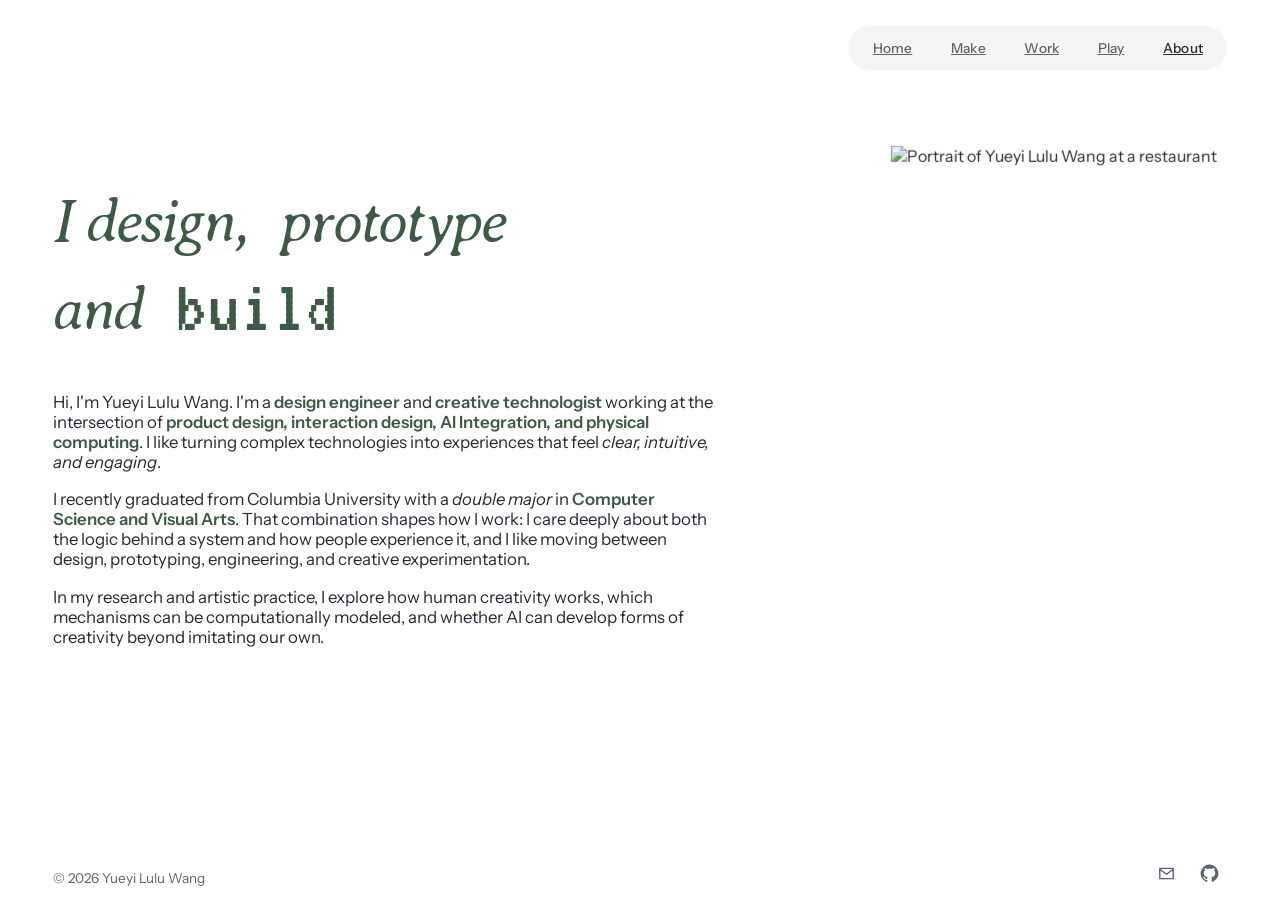
==== about.html @ c94c69d9 "Preview Make-first navigation order" ====
<!DOCTYPE html>
<html lang="en">
<head>
  <meta charset="UTF-8">
  <meta name="viewport" content="width=device-width, initial-scale=1.0">
  <title>About — Yueyi Lulu Wang</title>
  <meta name="description" content="About Yueyi Lulu Wang, an engineer and designer.">

  <link rel="preconnect" href="https://fonts.googleapis.com">
  <link rel="preconnect" href="https://fonts.gstatic.com" crossorigin>
  <link href="https://fonts.googleapis.com/css2?family=Averia+Serif+Libre:ital,wght@1,300&family=Instrument+Sans:ital,wght@0,400..700;1,400..700&family=Source+Code+Pro:wght@400;500;600&family=VT323&display=swap" rel="stylesheet">

  <link rel="stylesheet" href="css/reset.css">
  <link rel="stylesheet" href="css/style.css?v=about-paper-cutout-11">
</head>
<body class="minimal-page">

  <header class="site-header">
    <div class="header-inner">
      <nav class="segmented-control" aria-label="Primary">
        <span class="segmented-control__pill" aria-hidden="true"></span>
        <a href="index.html" class="segmented-control__item">Home</a>
        <a href="make.html" class="segmented-control__item">Make</a>
        <a href="work.html" class="segmented-control__item">Work</a>
        <a href="play.html" class="segmented-control__item">Play</a>
        <a href="about.html" class="segmented-control__item is-active">About</a>
      </nav>
    </div>
  </header>

  <main>
    <section class="about-body about-body--minimal">
      <div class="about-content-grid">
        <div class="about-copy-column">
          <h1 class="about-headline" aria-label="I design, prototype and build">
            <span class="reveal-word about-headline__serif">I design,</span>&nbsp;<span class="reveal-word about-headline__serif">prototype</span><br>
            <span class="reveal-word"><span class="about-headline__serif">and</span> <span class="about-headline__pixel">build</span></span>
          </h1>
          <div class="about-bio">
            <p>
              Hi, I'm Yueyi Lulu Wang. I'm a <span class="about-bio__accent">design engineer</span> and <span class="about-bio__accent">creative technologist</span> working at the intersection of <span class="about-bio__accent">product design, interaction design, AI Integration, and physical computing</span>. I like turning complex technologies into experiences that feel <em>clear, intuitive, and engaging</em>.
            </p>
            <p>
              I recently graduated from Columbia University with a <em>double major</em> in <span class="about-bio__accent">Computer Science and Visual Arts</span>. That combination shapes how I work: I care deeply about both the logic behind a system and how people experience it, and I like moving between design, prototyping, engineering, and creative experimentation.
            </p>
            <p>
              In my research and artistic practice, I explore how human creativity works, which mechanisms can be computationally modeled, and whether AI can develop forms of creativity beyond imitating our own.
            </p>
          </div>
        </div>

        <figure class="about-portrait" tabindex="0">
          <div class="about-portrait__card">
            <div class="about-portrait__face about-portrait__face--front">
              <img class="about-portrait__image about-portrait__image--primary" src="assets/images/about/portrait.JPG" alt="Portrait of Yueyi Lulu Wang at a restaurant">
            </div>
            <div class="about-portrait__face about-portrait__face--back">
              <img class="about-portrait__image about-portrait__image--secondary" src="assets/images/about/skydive.JPG" alt="Yueyi Lulu Wang preparing to skydive">
              <span class="about-portrait__paper-hole" aria-hidden="true">
                <svg viewBox="0 0 100 160" focusable="false">
                  <circle cx="50" cy="22" r="20"></circle>
                  <path d="M44 40c3-2 9-2 12 0l1.5 5 14 9c3 2 4 5 2 8-2 3-5 4-8 2l-8-5v10l5 17c1 4-1 7-4 8-4 1-7-1-8-5L50 82l-1.5 7c-1 4-4 6-8 5-3-1-5-4-4-8l5-17V59l-8 5c-3 2-6 1-8-2-2-3-1-6 2-8l14-9 1.5-5Z"></path>
                </svg>
              </span>
              <span class="about-portrait__paper-person" aria-hidden="true">
                <svg viewBox="0 0 100 160" focusable="false">
                  <defs>
                    <clipPath id="about-paper-person-clip">
                      <circle cx="50" cy="22" r="20"></circle>
                      <path d="M44 40c3-2 9-2 12 0l1.5 5 14 9c3 2 4 5 2 8-2 3-5 4-8 2l-8-5v10l5 17c1 4-1 7-4 8-4 1-7-1-8-5L50 82l-1.5 7c-1 4-4 6-8 5-3-1-5-4-4-8l5-17V59l-8 5c-3 2-6 1-8-2-2-3-1-6 2-8l14-9 1.5-5Z"></path>
                    </clipPath>
                    <linearGradient id="about-paper-curl" x1="0" y1="0" x2="1" y2="0">
                      <stop offset="0.68" stop-color="#fff" stop-opacity="0"></stop>
                      <stop offset="0.86" stop-color="#fff" stop-opacity="0.18"></stop>
                      <stop offset="1" stop-color="#15232b" stop-opacity="0.22"></stop>
                    </linearGradient>
                  </defs>
                  <g clip-path="url(#about-paper-person-clip)">
                    <image href="assets/images/about/skydive.JPG" x="-241.1" y="-32.9" width="357.2" height="535.8" preserveAspectRatio="none"></image>
                    <rect class="about-portrait__paper-curl" x="0" y="0" width="100" height="160" fill="url(#about-paper-curl)"></rect>
                  </g>
                </svg>
              </span>
              <span class="about-portrait__label">I also love a little weightlessness—skydiving, bungee jumping, and anything up in the air.</span>
            </div>
          </div>
        </figure>
      </div>
    </section>
  </main>

  <footer class="site-footer">
    <div class="footer-inner">
      <span>© 2026 Yueyi Lulu Wang</span>
      <div class="footer-links">
        <a href="mailto:lulu.yueyi.wang@gmail.com">Email</a>
        <a href="https://github.com/luluwangyy" target="_blank" rel="noopener">GitHub</a>
      </div>
    </div>
  </footer>

  <script src="js/main.js?v=about-sound-canvas-2"></script>
</body>
</html>
---- css/style.css ----
/* ============================================
   Tokens
   ============================================ */
:root {
  --color-bg: #ffffff;
  --color-bg-alt: #f4f4f2;
  --color-text: #232a35;
  --color-text-muted: #5b6472;
  --color-border: rgba(35, 42, 53, 0.14);
  --color-emphasis: #3d5a45; /* low-saturation dark green, for highlighted lines */
  --color-2: #9df2e6;
  --color-3: #9dd3f2;

  --font-display: "Instrument Sans", "Helvetica Neue", Helvetica, Arial, sans-serif;
  --font-body: "Instrument Sans", "Helvetica Neue", Helvetica, Arial, sans-serif;
  --font-serif-highlight: "Averia Serif Libre", Georgia, "Times New Roman", serif;

  --ease: cubic-bezier(0.16, 1, 0.3, 1);
  --gutter: clamp(1.25rem, 3.5vw, 3rem);
  --content-max: 1180px;
  --radius: 8px;
  --project-cover-radius: 0;
}

/* Native cross-fade between pages (Chrome/Edge; no-op elsewhere) */
@view-transition {
  navigation: auto;
}

/* ============================================
   Base
   ============================================ */
html {
  scroll-behavior: smooth;
  scroll-padding-top: 5.5rem;
}

body {
  position: relative;
  color: var(--color-text);
  font-family: var(--font-body);
  font-size: 16px;
  background: #ffffff;
}

h1, h2, h3 {
  font-family: var(--font-display);
  font-weight: 700;
  letter-spacing: -0.02em;
  line-height: 1.1;
}

p {
  color: var(--color-text-muted);
}

.wrap {
  max-width: var(--content-max);
  margin-inline: auto;
  padding-inline: var(--gutter);
}

/* subtle press feedback on every interactive element */
a, button {
  transition: transform 0.15s var(--ease), opacity 0.15s var(--ease);
}
a:active, button:active {
  transform: scale(0.97);
}

/* No default browser focus outline on click — keep it for keyboard nav only */
a, button, video, img {
  outline: 2px solid transparent;
  outline-offset: 2px;
}
a:focus-visible, button:focus-visible {
  outline-color: var(--color-text);
}

/* ============================================
   Header
   ============================================ */
.site-header {
  position: sticky;
  top: 0;
  z-index: 50;
  /* No solid bar/border — the nav floats directly over the page (the pill
     component itself carries its own translucent background), everywhere
     on the site, not just the homepage. */
  background: transparent;
}

/* On the homepage, the header sits transparently over the hero image so
   the two feel continuous; everywhere else it stays solid. */
.home-top {
  position: relative;
}

.liquid-ether-root {
  position: absolute;
  inset: 0;
  z-index: 0;
  background: #ffffff;
}

.liquid-ether-root canvas {
  display: block;
}

.home-top .site-header {
  background: transparent;
  border-bottom-color: transparent;
}

.header-inner {
  max-width: var(--content-max);
  margin-inline: auto;
  padding: 1.1rem var(--gutter);
  display: flex;
  align-items: center;
  justify-content: flex-end;
}

.logo {
  display: flex;
  align-items: center;
  gap: 0.5rem;
  color: var(--color-text);
}

.logo svg {
  width: 22px;
  height: 22px;
}

.logo-word {
  font-family: var(--font-display);
  font-size: 1.05rem;
  letter-spacing: -0.01em;
}

.site-nav {
  display: flex;
  gap: 2rem;
}

.nav-link {
  position: relative;
  font-size: 0.9rem;
  letter-spacing: 0.02em;
  padding-bottom: 2px;
}

.nav-link::after {
  content: "";
  position: absolute;
  left: 50%;
  right: 50%;
  bottom: 0;
  height: 1px;
  background: currentColor;
  transition: left 0.3s var(--ease), right 0.3s var(--ease);
}

.nav-link:hover::after {
  left: 0;
  right: 0;
}

/* Floating segmented control (every page's header) — a pill-track
   "Home / Work / Play / Make / Thoughts / About" switcher. Each item is a real link; which one carries
   .is-active is fixed per page (no client-side tab state, since this is a
   static multi-page site, not an SPA). A white pill (.segmented-control__pill)
   slides beneath whichever item is hovered, tracked in JS (see main.js),
   and rests under the active item — or stays hidden if neither is active,
   as on project detail pages. */
.segmented-control {
  position: relative;
  display: inline-flex;
  align-items: center;
  gap: 2px;
  padding: 6px;
  background: color-mix(in srgb, var(--color-bg-alt) 85%, transparent);
  backdrop-filter: blur(10px);
  -webkit-backdrop-filter: blur(10px);
  border-radius: 999px;
}

.segmented-control__pill {
  position: absolute;
  top: 6px;
  left: 6px;
  height: calc(100% - 12px);
  width: 0;
  background: #ffffff;
  border-radius: 999px;
  box-shadow: 0 1px 3px rgba(35, 42, 53, 0.08);
  opacity: 0;
  pointer-events: none;
  transition: transform 0.55s cubic-bezier(0.22, 1, 0.36, 1), width 0.55s cubic-bezier(0.22, 1, 0.36, 1), opacity 0.3s var(--ease);
}

.segmented-control__item {
  position: relative;
  z-index: 1;
  padding: 0.5rem 1.15rem;
  font-family: var(--font-body);
  font-size: 0.85rem;
  font-weight: 500;
  letter-spacing: 0.01em;
  color: var(--color-text-muted);
  border-radius: 999px;
  transition: color 0.25s var(--ease);
}

.segmented-control__item:hover,
.segmented-control__item.is-active {
  color: var(--color-text);
}

@media (prefers-reduced-motion: reduce) {
  .segmented-control__pill {
    transition: opacity 0.2s var(--ease);
  }
}

/* Collapsed nav (project detail pages): a plain circular icon button at
   rest, cross-fading in place into the same six-route segmented control
   when clicked/tapped open (.is-open, toggled in main.js). */
.nav-morph {
  position: relative;
  width: 44px;
  height: 44px;
}

.nav-morph__trigger {
  position: absolute;
  top: 0;
  right: 0;
  width: 44px;
  height: 44px;
  display: flex;
  align-items: center;
  justify-content: center;
  border: none;
  border-radius: 999px;
  background: color-mix(in srgb, var(--color-bg-alt) 85%, transparent);
  backdrop-filter: blur(10px);
  -webkit-backdrop-filter: blur(10px);
  cursor: pointer;
  transition: opacity 0.25s var(--ease), transform 0.25s var(--ease);
}

.nav-morph__icon {
  width: 18px;
  height: 18px;
  color: var(--color-text-muted);
}

.nav-morph .segmented-control {
  position: absolute;
  top: 0;
  right: 0;
  opacity: 0;
  transform: scale(0.92);
  pointer-events: none;
  transition: opacity 0.3s var(--ease), transform 0.3s var(--ease);
}

.nav-morph.is-open .nav-morph__trigger {
  opacity: 0;
  transform: scale(0.92);
  pointer-events: none;
}

.nav-morph.is-open .segmented-control {
  opacity: 1;
  transform: scale(1);
  pointer-events: auto;
}

/* ============================================
   Hero
   ============================================ */
.hero {
  position: relative;
  min-height: calc(100svh - 4rem);
  display: flex;
  align-items: center;
  padding: 4rem var(--gutter) 3rem;
}

.hero-inner {
  position: relative;
  z-index: 1;
  max-width: var(--content-max);
  margin-inline: auto;
  width: 100%;
  text-align: center;
  display: flex;
  flex-direction: column;
  align-items: center;
}

.eyebrow {
  font-size: 0.85rem;
  text-transform: uppercase;
  letter-spacing: 0.14em;
  color: var(--color-text-muted);
  margin-bottom: 1.25rem;
  opacity: 0;
  animation: rise 0.7s var(--ease) 0.05s forwards;
}

.hero-title {
  opacity: 0;
  animation: rise 0.8s var(--ease) 0.15s forwards;
}

.hero-title .mono-accent {
  font-family: "VT323", monospace;
  font-size: clamp(2.6rem, 7vw, 5.4rem);
  font-weight: 400;
  letter-spacing: 0.02em;
}

.symbol-cycle {
  position: relative;
  display: inline-block;
  font-size: clamp(1.3rem, 3.5vw, 2.7rem);
  width: 1.1ch;
  height: 1em;
  vertical-align: -0.02em;
}

.symbol-cycle .sym {
  position: absolute;
  left: 0;
  top: 0;
  width: 100%;
  text-align: center;
  opacity: 0;
}

.symbol-cycle .sym-amp { animation: sym-amp-fade 8s linear infinite; }
.symbol-cycle .sym-plus { animation: sym-plus-fade 8s linear infinite; }
.symbol-cycle .sym-x { animation: sym-x-fade 8s linear infinite; }
.symbol-cycle .sym-tilde { animation: sym-tilde-fade 8s linear infinite; }

@keyframes sym-amp-fade {
  0%, 21% { opacity: 1; }
  24%, 97% { opacity: 0; }
  100% { opacity: 1; }
}

@keyframes sym-plus-fade {
  0%, 21% { opacity: 0; }
  24%, 46% { opacity: 1; }
  49%, 100% { opacity: 0; }
}

@keyframes sym-x-fade {
  0%, 46% { opacity: 0; }
  49%, 71% { opacity: 1; }
  74%, 100% { opacity: 0; }
}

@keyframes sym-tilde-fade {
  0%, 71% { opacity: 0; }
  74%, 96% { opacity: 1; }
  99%, 100% { opacity: 0; }
}

@media (prefers-reduced-motion: reduce) {
  .symbol-cycle .sym { animation: none; opacity: 0; }
  .symbol-cycle .sym-amp { opacity: 1; }
}

.hero-sub {
  margin-top: 1.75rem;
  font-size: 1.1rem;
  max-width: 46ch;
  opacity: 0;
  animation: rise 0.8s var(--ease) 0.3s forwards;
}

.scroll-cue {
  margin-top: 3.5rem;
  display: inline-flex;
  align-items: center;
  gap: 0.6rem;
  font-size: 0.85rem;
  letter-spacing: 0.04em;
  color: var(--color-text-muted);
  opacity: 0;
  animation: rise 0.8s var(--ease) 0.45s forwards;
}

.scroll-cue svg {
  width: 14px;
  height: 14px;
  animation: bob 1.8s ease-in-out infinite;
}

/* ============================================
   Specular button (hero CTA)
   ============================================ */
.specular-button {
  --sb-radius: 999px;
  --sb-tint: #ffffff;
  --sb-tint-opacity: 0;
  --sb-blur: 0px;
  --sb-text-color: #232a35;

  position: relative;
  display: inline-flex;
  align-items: center;
  justify-content: center;
  border: none;
  margin: 0;
  font-family: var(--font-body);
  font-weight: 500;
  letter-spacing: 0.01em;
  line-height: 1;
  color: var(--sb-text-color);
  background: color-mix(in srgb, var(--sb-tint) calc(var(--sb-tint-opacity) * 100%), transparent);
  border-radius: var(--sb-radius);
  cursor: pointer;
  outline: none;
  transition: transform 0.15s ease;
}

.specular-button:active {
  transform: scale(0.97);
}

.specular-button:focus-visible {
  outline: 2px solid color-mix(in srgb, var(--sb-text-color) 60%, transparent);
  outline-offset: 3px;
}

.specular-button--lg {
  font-size: 1.05rem;
  padding: 16px 36px;
}

.specular-button__label {
  position: relative;
  z-index: 2;
  display: inline-flex;
  align-items: center;
  gap: 0.5rem;
}

.hero-cta-arrow {
  width: 14px;
  height: 14px;
  flex-shrink: 0;
  animation: none;
}

@media (prefers-reduced-motion: reduce) {
  .hero-cta-arrow {
    animation: none;
  }

}

.hero-cta {
  margin-top: 3rem;
  opacity: 0;
  animation: rise 0.8s var(--ease) 0.45s forwards;
}

/* Homepage statement: fit the complete landing view between the floating
   header and footer on desktop, while mobile remains naturally scrollable. */
.home-page {
  height: 100svh;
  min-height: 0;
  display: flex;
  flex-direction: column;
  overflow: hidden;
}

.home-page.entry-pending {
  overflow: hidden !important;
}

/* Homepage sound gate and color-space portal. It lives in the same document
   as the portfolio so a click can unlock Web Audio before the headline runs. */
.entry-portal {
  position: fixed;
  inset: 0;
  z-index: 1000;
  display: grid;
  place-items: center;
  overflow: hidden;
  color: #ffffff;
  background: #050606;
  isolation: isolate;
}

.entry-portal[hidden] {
  display: none;
}

.entry-portal__visual {
  position: absolute;
  inset: 0;
  overflow: hidden;
  perspective: 900px;
  transform-style: preserve-3d;
  pointer-events: none;
}

.entry-portal__haze {
  position: absolute;
  width: min(68vw, 62rem);
  aspect-ratio: 1;
  border-radius: 50%;
  filter: blur(90px);
  opacity: 0.24;
  mix-blend-mode: screen;
  animation: entryHazeDrift 8s ease-in-out infinite alternate;
}

.entry-portal__haze--a {
  top: -36%;
  left: -18%;
  background: #9df2e6;
}

.entry-portal__haze--b {
  right: -22%;
  bottom: -42%;
  background: #9dd3f2;
  animation-delay: -3.5s;
}

@keyframes entryHazeDrift {
  from { transform: translate3d(-2%, -1%, 0) scale(0.92); }
  to { transform: translate3d(5%, 4%, 0) scale(1.08); }
}

.entry-portal__tunnel {
  position: absolute;
  top: 50%;
  left: 50%;
  width: min(35vw, 23rem);
  aspect-ratio: 1;
  transform: translate(-50%, -50%);
  transform-style: preserve-3d;
}

.entry-portal__ring,
.entry-portal__core {
  position: absolute;
  inset: 0;
  border-radius: 50%;
}

.entry-portal__ring {
  --portal-z: -120px;
  --portal-scale: 1;
  --portal-delay: 0s;
  border: 1px solid rgba(157, 242, 230, 0.58);
  box-shadow:
    inset 0 0 2.2rem rgba(157, 211, 242, 0.18),
    0 0 2.8rem rgba(157, 242, 230, 0.16);
  opacity: 0.78;
  transform: translateZ(var(--portal-z)) scale(var(--portal-scale));
  animation: entryRingBreathe 4.4s ease-in-out infinite alternate;
  animation-delay: var(--portal-delay);
}

.entry-portal__ring--1 {
  --portal-z: -360px;
  --portal-scale: 0.58;
  --portal-delay: -1.2s;
}

.entry-portal__ring--2 {
  --portal-z: -250px;
  --portal-scale: 0.74;
  --portal-delay: -2.1s;
  border-color: rgba(157, 211, 242, 0.62);
}

.entry-portal__ring--3 {
  --portal-z: -130px;
  --portal-scale: 0.9;
  --portal-delay: -0.7s;
}

.entry-portal__ring--4 {
  --portal-z: -20px;
  --portal-scale: 1.08;
  --portal-delay: -2.9s;
  border-color: rgba(157, 211, 242, 0.42);
}

@keyframes entryRingBreathe {
  from {
    opacity: 0.42;
    transform: translateZ(var(--portal-z)) scale(calc(var(--portal-scale) * 0.96));
  }
  to {
    opacity: 0.9;
    transform: translateZ(calc(var(--portal-z) + 34px)) scale(calc(var(--portal-scale) * 1.04));
  }
}

.entry-portal__core {
  inset: 14%;
  background:
    radial-gradient(circle at 46% 42%, #ffffff 0 2%, #9df2e6 14%, #9dd3f2 38%, rgba(157, 211, 242, 0.2) 62%, transparent 74%);
  box-shadow:
    0 0 3rem rgba(157, 242, 230, 0.52),
    0 0 7rem rgba(157, 211, 242, 0.35);
  animation: entryCoreBreathe 2.8s ease-in-out infinite alternate;
}

@keyframes entryCoreBreathe {
  from { transform: scale(0.88); filter: saturate(0.92) brightness(0.9); }
  to { transform: scale(1.06); filter: saturate(1.08) brightness(1.12); }
}

.entry-portal__glyph {
  position: absolute;
  color: #9dd3f2;
  font: 400 clamp(1.2rem, 2.2vw, 2.2rem)/1 "VT323", monospace;
  opacity: 0.28;
  text-shadow: 0 0 1.4rem rgba(157, 211, 242, 0.62);
  pointer-events: none;
}

.entry-portal__glyph--1 { top: 19%; left: 17%; transform: rotate(-11deg); }
.entry-portal__glyph--2 { top: 31%; right: 18%; transform: rotate(8deg); }
.entry-portal__glyph--3 { bottom: 23%; left: 25%; transform: rotate(5deg); }
.entry-portal__glyph--4 { right: 29%; bottom: 17%; transform: rotate(-8deg); }
.entry-portal__glyph--5 { top: 14%; right: 35%; transform: rotate(16deg); }
.entry-portal__glyph--6 { left: 36%; bottom: 12%; transform: rotate(-13deg); }

.entry-portal__content {
  position: relative;
  z-index: 2;
  width: min(90vw, 38rem);
  display: flex;
  flex-direction: column;
  align-items: center;
  text-align: center;
}

.entry-portal__name {
  margin-bottom: 1rem;
  color: rgba(255, 255, 255, 0.58);
  font-size: 0.72rem;
  font-weight: 600;
  letter-spacing: 0.15em;
  text-transform: uppercase;
}

.entry-portal__title {
  max-width: 10ch;
  margin: 0;
  color: #ffffff;
  font-family: var(--font-serif-highlight);
  font-size: clamp(3.15rem, 7vw, 6.6rem);
  font-style: italic;
  font-weight: 300;
  letter-spacing: -0.055em;
  line-height: 0.88;
  text-wrap: balance;
}

.entry-portal__sound {
  min-height: 3.4rem;
  margin-top: clamp(2rem, 5vh, 3.2rem);
  display: inline-flex;
  align-items: center;
  justify-content: center;
  gap: 1.1rem;
  padding: 0.95rem 1.35rem 0.95rem 1.55rem;
  border: 0;
  border-radius: 999px;
  color: #101313;
  background: #9df2e6;
  box-shadow:
    0 0 0 1px rgba(255, 255, 255, 0.16),
    0 0 2.5rem rgba(157, 242, 230, 0.26);
  font: 600 0.85rem/1 var(--font-body);
  cursor: pointer;
  transition:
    transform 0.25s var(--ease),
    background 0.25s var(--ease),
    box-shadow 0.25s var(--ease);
}

.entry-portal__sound svg {
  width: 1.05rem;
  height: 1.05rem;
  transition: transform 0.25s var(--ease);
}

.entry-portal__sound:hover {
  transform: scale(1.045);
  background: #b6f7ed;
  box-shadow:
    0 0 0 1px rgba(255, 255, 255, 0.22),
    0 0 4.5rem rgba(157, 242, 230, 0.4);
}

.entry-portal__sound:hover svg {
  transform: translateX(0.22rem);
}

.entry-portal__muted {
  min-width: 8rem;
  min-height: 2.75rem;
  margin-top: clamp(4rem, 10vh, 6rem);
  padding: 0.7rem 1rem;
  border: 0;
  color: rgba(255, 255, 255, 0.42);
  background: transparent;
  font: 500 0.72rem/1 var(--font-body);
  cursor: pointer;
  transition: color 0.2s var(--ease), transform 0.15s var(--ease);
}

.entry-portal__muted:hover {
  color: rgba(255, 255, 255, 0.72);
}

.entry-portal__sound:focus-visible,
.entry-portal__muted:focus-visible {
  outline-color: #9df2e6;
}

.entry-pending .home-top,
.entry-pending .home-footer {
  opacity: 0;
  transform: scale(0.975);
  filter: blur(8px);
}

.entry-pending.portal-entering .home-top,
.entry-pending.portal-entering .home-footer {
  opacity: 1;
  transform: scale(1);
  filter: blur(0);
  transition:
    opacity 0.8s var(--ease) 0.78s,
    transform 1s var(--ease) 0.7s,
    filter 0.8s var(--ease) 0.72s;
}

.entry-portal.is-entering {
  pointer-events: none;
  animation: entryCurtain 1.55s var(--ease) forwards;
}

.entry-portal.is-entering .entry-portal__content {
  animation: entryContentLeave 0.36s var(--ease) forwards;
}

.entry-portal.is-entering .entry-portal__ring {
  animation: entryRingFly 1.35s cubic-bezier(0.12, 0.72, 0.15, 1) var(--portal-delay) forwards;
}

.entry-portal.is-entering .entry-portal__core {
  animation: entryCoreBloom 1.32s cubic-bezier(0.14, 0.72, 0.16, 1) forwards;
}

.entry-portal.is-entering .entry-portal__haze--a {
  animation: entryHazeFly 1.35s var(--ease) forwards;
}

.entry-portal.is-entering .entry-portal__haze--b {
  animation: entryHazeFly 1.35s var(--ease) 0.08s forwards reverse;
}

.entry-portal.is-entering .entry-portal__glyph {
  animation: entryGlyphFly 1.08s cubic-bezier(0.12, 0.72, 0.15, 1) forwards;
}

.entry-portal.is-entering .entry-portal__glyph:nth-of-type(even) {
  animation-delay: 0.08s;
}

@keyframes entryContentLeave {
  to { opacity: 0; transform: scale(0.9); filter: blur(10px); }
}

@keyframes entryRingFly {
  0% { opacity: 0.72; transform: translateZ(var(--portal-z)) scale(var(--portal-scale)); }
  56% { opacity: 1; }
  100% { opacity: 0; transform: translateZ(850px) scale(8.5); }
}

@keyframes entryCoreBloom {
  0% { opacity: 0.92; transform: scale(0.9); }
  48% { opacity: 1; }
  100% { opacity: 0; transform: scale(24); filter: blur(1px) brightness(1.22); }
}

@keyframes entryHazeFly {
  to { opacity: 0.6; transform: scale(2.8) translate3d(12%, 8%, 0); filter: blur(28px); }
}

@keyframes entryGlyphFly {
  0% { opacity: 0.28; }
  45% { opacity: 0.8; }
  100% { opacity: 0; transform: translate3d(0, 0, 620px) scale(7) rotate(22deg); filter: blur(3px); }
}

@keyframes entryCurtain {
  0%, 68% { opacity: 1; background-color: #050606; }
  83% { opacity: 0.92; background-color: #e8fbff; }
  100% { opacity: 0; background-color: #ffffff; }
}

.home-page .home-top {
  flex: 1;
  min-height: 0;
  display: flex;
  flex-direction: column;
}

.home-page .home-top main {
  flex: 1;
  min-height: 0;
}

.hero--statement {
  height: 100%;
  min-height: 0;
  padding-top: clamp(0.75rem, 2.2vh, 1.75rem);
  padding-bottom: clamp(1.25rem, 2.8vh, 2.25rem);
}

.hero-inner--statement {
  align-items: flex-start;
  text-align: left;
}

.home-statement {
  --home-interactive-color: #8ee4e8;
  --home-role-color: #74d6d6;
  --home-intro-animation-color: var(--home-interactive-color);
  max-width: 21ch;
  font-family: var(--font-serif-highlight);
  font-size: clamp(2.65rem, min(5.6vw, 7.8vh), 5.6rem);
  font-style: italic;
  font-weight: 300;
  letter-spacing: -0.045em;
  line-height: 0.96;
  text-wrap: balance;
  opacity: 0;
  animation: rise 0.85s var(--ease) 0.12s forwards;
}

.home-statement.has-intro-animation {
  opacity: 1;
  animation: none;
}

.home-intro-word {
  --intro-highlight-alpha: 0;
  --intro-highlight-scale-x: 0.92;
  --intro-highlight-scale-y: 0.82;
  --intro-highlight-color: var(--color-2);
  --intro-highlight-ink: #ffffff;
  position: relative;
  display: inline-block;
  isolation: isolate;
  white-space: nowrap;
  border-radius: 0.12em;
  padding-inline: 0.025em;
  margin-inline: -0.025em;
  transition: color 0.24s var(--ease);
}

.home-intro-word::before {
  content: "";
  position: absolute;
  inset: 0.01em -0.015em 0.02em;
  z-index: -1;
  border-radius: inherit;
  background: var(--intro-highlight-color);
  opacity: var(--intro-highlight-alpha);
  transform: scale3d(
    var(--intro-highlight-scale-x),
    var(--intro-highlight-scale-y),
    1
  );
  transform-origin: left center;
  transition:
    opacity 0.24s var(--ease),
    transform 0.24s var(--ease);
}

.home-intro-word.is-intro-highlight {
  --intro-highlight-alpha: 1;
  --intro-highlight-scale-x: 1;
  --intro-highlight-scale-y: 1;
  color: var(--intro-highlight-ink);
}

.home-intro-char {
  display: inline-block;
  box-sizing: content-box;
  min-width: 0;
  color: transparent;
  border-radius: 0.08em;
  transition: none;
}

.home-intro-char.is-char-fill,
.home-intro-char.is-char-inverse {
  color: var(--home-intro-animation-color);
  background: #111111;
}

.home-intro-char.is-char-accent {
  color: var(--home-intro-animation-color);
  background: transparent;
}

.home-intro-char.is-char-accent-inverse {
  color: #111111;
  background: var(--home-intro-animation-color);
}

.home-intro-char.is-char-accent-fill {
  color: var(--home-intro-animation-color);
  background: var(--home-intro-animation-color);
}

.home-intro-char.is-char-border {
  color: #111111;
  box-shadow: inset 0 0 0 0.035em var(--home-intro-animation-color);
}

.home-intro-char.is-settled {
  color: inherit;
  background: transparent;
  box-shadow: none;
}

.home-role {
  --home-intro-animation-color: var(--home-role-color);
  display: inline;
  color: var(--home-role-color);
  font-family: inherit;
  font-size: inherit;
  font-style: inherit;
  font-weight: inherit;
  letter-spacing: inherit;
}

.home-role .home-intro-word {
  --intro-highlight-color: var(--home-role-color);
}

.home-desktop-break {
  display: none;
}

@media (min-width: 900px) {
  .home-statement {
    max-width: 100%;
    font-size: clamp(2.65rem, min(4.55vw, 7vh), 4.4rem);
    text-wrap: initial;
  }

  .home-desktop-break {
    display: initial;
  }

  .home-statement__line {
    white-space: nowrap;
  }
}

.home-statement__emphasis {
  font: inherit;
}

.home-interactive {
  --home-intro-animation-color: var(--home-interactive-color);
  display: inline;
}

.home-interactive .home-intro-word {
  --intro-highlight-color: var(--home-interactive-color);
  --intro-highlight-ink: #ffffff;
}

.home-interactive .home-intro-char {
  --escape-x: 0px;
  --escape-y: 0px;
  --escape-rotate: 0deg;
  transform: translate3d(var(--escape-x), var(--escape-y), 0) rotate(var(--escape-rotate));
  transition: transform 0.36s var(--ease);
  will-change: transform;
}

.home-interactive.is-escaping .home-intro-char {
  transition-duration: 0.075s;
  transition-timing-function: ease-out;
}

.hero-verbs {
  --home-intro-animation-color: var(--home-role-color);
  position: relative;
  display: inline;
  color: var(--home-role-color);
  text-decoration: none;
  transition: color 0.25s var(--ease);
}

.hero-verbs:hover {
  color: #214d33;
}

.hero-verbs--black,
.hero-verbs--black:hover {
  color: #111111;
}

.hero-verbs span {
  display: inline-block;
  text-decoration: none;
  animation: none;
}

.hero-actions {
  display: flex;
  align-items: center;
  flex-wrap: wrap;
  gap: 0.7rem;
  margin-top: clamp(1.35rem, 2.8vh, 2.25rem);
  opacity: 0;
  animation: rise 0.8s var(--ease) 0.45s forwards;
}

.hero-inner--statement .hero-cta {
  margin-top: 0;
  padding: 0;
  border: 0;
  background: transparent;
  isolation: isolate;
  overflow: visible;
  opacity: 1;
  animation: none;
  transition: transform 0.15s var(--ease);
}

.hero-inner--statement .hero-cta::before,
.hero-inner--statement .hero-cta::after {
  content: "";
  position: absolute;
  inset: 0;
  border-radius: inherit;
  pointer-events: none;
}

.hero-inner--statement .hero-cta::before {
  display: none;
}

.hero-inner--statement .hero-cta::after {
  z-index: 1;
  background: #f0f0f2;
}

.hero-inner--statement .hero-cta .specular-button__label {
  z-index: 2;
  width: 100%;
  height: 100%;
  padding: 16px 36px;
  border: 1px solid rgba(35, 42, 53, 0.12);
  border-radius: inherit;
  background: rgba(251, 251, 251, 0.96);
  transition:
    transform 560ms cubic-bezier(0, 0.9, 0.13, 0.9),
    background-color 220ms var(--ease),
    box-shadow 220ms var(--ease);
}

.hero-inner--statement .hero-cta:hover .specular-button__label,
.hero-inner--statement .hero-cta:focus-visible .specular-button__label {
  background: #ffffff;
  box-shadow: none;
  transform: translate3d(0, -6px, 0);
}

.hero-inner--statement .hero-cta:active .specular-button__label {
  transform: translate3d(0, 0, 0);
}

@media (prefers-reduced-motion: reduce) {
  .hero-inner--statement .hero-cta .specular-button__label {
    transition-duration: 160ms;
  }
}

.home-intro-sound {
  width: 2.15rem;
  height: 2.15rem;
  min-height: 0;
  display: inline-flex;
  align-items: center;
  justify-content: center;
  padding: 0;
  margin: 0 0 0 0.08em;
  border: 1px solid var(--color-border);
  border-radius: 50%;
  color: var(--color-text-muted);
  background: rgba(255, 255, 255, 0.62);
  -webkit-backdrop-filter: blur(12px);
  backdrop-filter: blur(12px);
  vertical-align: -0.02em;
  opacity: 0;
  pointer-events: none;
  transform: translateY(0.12em) scale(0.86);
  cursor: pointer;
  transition:
    opacity 0.28s var(--ease),
    color 0.2s var(--ease),
    border-color 0.2s var(--ease),
    background 0.2s var(--ease),
    transform 0.28s var(--ease);
}

.home-intro-sound.is-ready {
  opacity: 1;
  pointer-events: auto;
  transform: translateY(0) scale(1);
}

.home-intro-sound svg {
  width: 1.05rem;
  height: 1.05rem;
  flex: 0 0 auto;
}

.home-intro-sound:hover,
.home-intro-sound.is-playing {
  color: var(--color-text);
  border-color: color-mix(in srgb, var(--color-emphasis) 52%, transparent);
  background: rgba(255, 255, 255, 0.88);
}

.home-intro-sound.is-playing svg {
  animation: introSoundPulse 0.52s ease-in-out infinite alternate;
}

@keyframes introSoundPulse {
  from { transform: scale(0.94); opacity: 0.65; }
  to { transform: scale(1.06); opacity: 1; }
}

.home-footer {
  position: relative;
  z-index: 1;
  flex: 0 0 auto;
  padding-block: 1.35rem;
}

@media (prefers-reduced-motion: reduce) {
  .home-intro-sound {
    display: none;
  }

  .entry-portal__haze,
  .entry-portal__ring,
  .entry-portal__core {
    animation: none;
  }

  .entry-portal__glyph {
    display: none;
  }

  .entry-portal.is-entering {
    animation: entryCurtainReduced 0.42s ease forwards;
  }

  .entry-portal.is-entering .entry-portal__content {
    animation: entryContentLeave 0.25s ease forwards;
  }

  .entry-pending.portal-entering .home-top,
  .entry-pending.portal-entering .home-footer {
    transition: opacity 0.35s ease 0.12s;
    transform: none;
    filter: none;
  }
}

@keyframes entryCurtainReduced {
  to { opacity: 0; }
}

/* Minimal entry direction: one light-blue field contracts into the existing
   homepage sphere. These overrides intentionally replace the earlier portal
   exploration without changing the sphere itself. */
.entry-portal {
  color: #315766;
  background: transparent;
}

.entry-portal__field {
  position: absolute;
  inset: 0;
  background: #9dd3f2;
  clip-path: circle(150vmax at 50% 50%);
  will-change: clip-path, opacity, background-color;
}

.entry-portal__content {
  width: auto;
  gap: 0;
}

.entry-portal__sound {
  min-width: 12rem;
  min-height: 8rem;
  margin: 0;
  padding: 1.25rem 1.75rem;
  flex-direction: column;
  gap: 0.9rem;
  border: 0;
  border-radius: 1.25rem;
  color: #315766;
  background: transparent;
  box-shadow: none;
  font: 600 0.74rem/1.2 var(--font-body);
  letter-spacing: 0.035em;
}

.entry-portal__sound:hover {
  color: #244753;
  background: rgba(255, 255, 255, 0.13);
  box-shadow: none;
  transform: translateY(-0.18rem);
}

.entry-portal.is-audio-needed .entry-portal__sound {
  background: rgba(255, 255, 255, 0.18);
  animation: entrySoundPrompt 620ms var(--ease);
}

@keyframes entrySoundPrompt {
  0%, 100% { transform: translateY(0) scale(1); }
  45% { transform: translateY(-0.22rem) scale(1.035); }
}

.entry-portal__scroll-mark {
  position: relative;
  width: 1.55rem;
  height: 2.45rem;
  display: block;
  border: 1px solid currentColor;
  border-radius: 999px;
  opacity: 0.82;
}

.entry-portal__scroll-mark i {
  position: absolute;
  top: 0.48rem;
  left: 50%;
  width: 0.2rem;
  height: 0.42rem;
  border-radius: 999px;
  background: currentColor;
  transform: translateX(-50%);
  animation: entryScrollCue 1.5s ease-in-out infinite;
}

@keyframes entryScrollCue {
  0%, 100% { transform: translate(-50%, 0); opacity: 0.35; }
  48% { transform: translate(-50%, 0.72rem); opacity: 1; }
  72% { transform: translate(-50%, 0.72rem); opacity: 0; }
}

.entry-portal__muted {
  min-width: 8rem;
  min-height: 2.75rem;
  margin-top: clamp(3.75rem, 10vh, 5.5rem);
  padding: 0.75rem 1rem;
  color: rgba(45, 76, 88, 0.48);
  background: transparent;
  font-size: 0.7rem;
}

.entry-portal__muted:hover {
  color: rgba(39, 68, 79, 0.82);
}

.entry-portal__sound:focus-visible,
.entry-portal__muted:focus-visible {
  outline-color: #315766;
}

.entry-pending .home-top,
.entry-pending .home-footer {
  opacity: 0;
  transform: scale(1.075);
  filter: blur(5px);
}

.entry-pending.portal-entering .home-top,
.entry-pending.portal-entering .home-footer {
  opacity: 1;
  transform: scale(1);
  filter: blur(0);
  transition:
    opacity 0.72s var(--ease) 0.28s,
    transform 1.05s var(--ease) 0.12s,
    filter 0.72s var(--ease) 0.18s;
}

.entry-portal.is-entering {
  background: transparent;
  animation: none;
}

.entry-portal.is-entering .entry-portal__content {
  animation: entryMinimalContentLeave 0.28s var(--ease) forwards;
}

.entry-portal.is-entering .entry-portal__field {
  animation: entryFieldZoomOut 1.38s cubic-bezier(0.16, 0.82, 0.18, 1) forwards;
}

@keyframes entryMinimalContentLeave {
  to { opacity: 0; transform: scale(0.94); }
}

@keyframes entryFieldZoomOut {
  0% {
    opacity: 1;
    background-color: #9dd3f2;
    clip-path: circle(150vmax at 50% 50%);
  }
  68% {
    opacity: 1;
    background-color: #9dd3f2;
    clip-path: circle(38vmin at 50% 50%);
  }
  86% {
    opacity: 0.72;
    background-color: #aee9f2;
    clip-path: circle(33vmin at 50% 50%);
  }
  100% {
    opacity: 0;
    background-color: #aee9f2;
    clip-path: circle(31vmin at 50% 50%);
  }
}

@media (prefers-reduced-motion: reduce) {
  .entry-portal__scroll-mark i {
    animation: none;
  }

  .entry-portal.is-entering .entry-portal__field {
    animation: entryFieldFade 0.4s ease forwards;
  }

  .entry-pending.portal-entering .home-top,
  .entry-pending.portal-entering .home-footer {
    transition: opacity 0.35s ease 0.08s;
    transform: none;
    filter: none;
  }
}

@keyframes entryFieldFade {
  to { opacity: 0; }
}

/* The entry and homepage now share the exact same Three.js sphere. The
   fallback field is visible only until the canvas is ready; the sphere then
   fills the viewport and contracts back to its normal homepage scale. */
.entry-portal__field {
  background: #9dd3f2;
  clip-path: none;
  opacity: 1;
  transition: opacity 0.35s ease;
}

.entry-sphere-ready .entry-portal__field {
  opacity: 0;
}

.entry-pending .home-top,
.entry-pending.portal-entering .home-top {
  opacity: 1;
  transform: none;
  filter: none;
  transition: none;
}

.entry-pending .home-top .site-header,
.entry-pending .home-top main,
.entry-pending .home-footer {
  opacity: 0;
}

.entry-pending .liquid-ether-root {
  opacity: 1 !important;
  transform: scale(var(--entry-sphere-scale, 4.2));
  transform-origin: 50% 50%;
  transition: transform 1.2s cubic-bezier(0.16, 0.82, 0.18, 1);
  will-change: transform;
}

.entry-pending:has(.entry-portal__sound:hover) .liquid-ether-root,
.entry-pending:has(.entry-portal__sound:focus-visible) .liquid-ether-root {
  transform: scale(2.5);
}

.entry-pending.portal-entering .liquid-ether-root {
  transform: scale(1);
}

.entry-pending.portal-entering .home-top .site-header,
.entry-pending.portal-entering .home-top main,
.entry-pending.portal-entering .home-footer {
  opacity: 1;
  transition: opacity 0.62s var(--ease) 0.58s;
}

.entry-portal.is-entering .entry-portal__field {
  animation: none;
  opacity: 0;
}

@media (prefers-reduced-motion: reduce) {
  .entry-pending .liquid-ether-root,
  .entry-pending:has(.entry-portal__sound:hover) .liquid-ether-root,
  .entry-pending:has(.entry-portal__sound:focus-visible) .liquid-ether-root,
  .entry-pending.portal-entering .liquid-ether-root {
    transform: none;
    transition: none;
  }

  .entry-pending.portal-entering .home-top .site-header,
  .entry-pending.portal-entering .home-top main,
  .entry-pending.portal-entering .home-footer {
    transition-delay: 0.08s;
  }
}

/* Truman Show door landing: the supplied 3D scene replaces the sphere gate,
   while the existing homepage remains untouched behind it. */
.entry-portal.entry-portal--truman {
  display: block;
  background: #8fbfe0;
  overflow: hidden;
  isolation: isolate;
}

.entry-portal.entry-portal--truman[hidden] {
  display: none;
}

.entry-portal__door {
  position: absolute;
  inset: 0;
  z-index: 1;
  width: 100%;
  height: 100%;
  border: 0;
  background: #8fbfe0;
}

.entry-portal__white {
  position: absolute;
  inset: 0;
  z-index: 2;
  background: #fff;
  opacity: 0;
  pointer-events: none;
}

.entry-portal.entry-portal--truman.is-entering {
  opacity: 1;
  visibility: visible;
  background: #0a0c10;
  animation: none;
}

.entry-portal.entry-portal--truman.is-home-ready {
  background: transparent;
}

.entry-portal--truman.is-home-ready .entry-portal__door {
  opacity: 0;
}

.entry-portal--truman.is-entering .entry-portal__white {
  animation: trumanWhitePass 3.8s linear forwards;
}

@keyframes trumanWhitePass {
  0% { opacity: 0; }
  12% { opacity: 0.08; }
  38% { opacity: 0.3; }
  66%, 77% { opacity: 1; }
  100% { opacity: 0; }
}

.entry-pending:has(.entry-portal--truman) .liquid-ether-root {
  transform: scale(1);
}

@media (prefers-reduced-motion: reduce) {
  .entry-portal--truman.is-entering .entry-portal__white {
    animation: trumanWhitePassReduced 0.8s ease forwards;
  }
}

@keyframes trumanWhitePassReduced {
  0% { opacity: 0; }
  45% { opacity: 1; }
  100% { opacity: 0; }
}

@keyframes rise {
  from { opacity: 0; transform: translateY(14px); }
  to { opacity: 1; transform: translateY(0); }
}

@keyframes bob {
  0%, 100% { transform: translateY(0); }
  50% { transform: translateY(4px); }
}

/* ============================================
   Section heading (shared)
   ============================================ */
.section-heading {
  padding: 4rem var(--gutter) 2rem;
  max-width: var(--content-max);
  margin-inline: auto;
}

.section-heading h2 {
  font-family: "VT323", monospace;
  font-size: clamp(2.2rem, 4.2vw, 3.2rem);
  font-weight: 400;
}

.section-heading p {
  margin-top: 0.75rem;
  max-width: 50ch;
}

.filter-bar {
  display: flex;
  flex-wrap: wrap;
  gap: 0.6rem;
  max-width: var(--content-max);
  margin: 0 auto 2.5rem;
  padding: 0 var(--gutter);
}

.filter-pill {
  font-family: var(--font-body);
  font-size: 0.85rem;
  font-weight: 500;
  letter-spacing: 0.01em;
  color: var(--color-text-muted);
  background: transparent;
  border: 1px solid var(--color-border);
  border-radius: 999px;
  padding: 0.45rem 1rem;
  cursor: pointer;
  transition: color 0.2s var(--ease), background 0.2s var(--ease), border-color 0.2s var(--ease);
}

.filter-pill:hover {
  color: var(--color-text);
}

.filter-pill.is-active {
  color: var(--color-text);
  background: var(--color-bg-alt);
  border-color: transparent;
}

/* Dedicated Work and Make indexes replace the old filtered homepage grid. */
.project-index-page {
  min-height: 100vh;
  background: var(--color-bg);
}

.collection-hero {
  max-width: var(--content-max);
  min-height: auto;
  margin-inline: auto;
  padding: 0.6rem var(--gutter) clamp(3.25rem, 6vh, 5rem);
  display: flex;
  flex-direction: column;
  justify-content: flex-end;
}

.collection-hero__index {
  margin-bottom: 1.35rem;
  color: var(--color-emphasis);
  font-family: "VT323", monospace;
  font-size: 1.25rem;
  letter-spacing: 0.03em;
}

.collection-hero h1 {
  max-width: 13ch;
  color: var(--color-text);
  font-family: var(--font-serif-highlight);
  font-size: clamp(2.8rem, 6vw, 5.6rem);
  font-style: italic;
  font-weight: 300;
  letter-spacing: -0.055em;
  line-height: 0.88;
}

.work-index .collection-hero h1 {
  max-width: 16ch;
  color: #236b4b;
}

.collection-hero > p:last-child {
  max-width: 46ch;
  margin-top: 2rem;
  color: var(--color-text);
  font-size: clamp(1.05rem, 1.6vw, 1.3rem);
  line-height: 1.45;
}

.work-index .collection-hero > p:last-child,
.make-index .collection-hero > p:last-child {
  width: min(65vw, 68rem);
  max-width: none;
}

.make-index .collection-hero h1 {
  max-width: 19ch;
}

.collection-hero__nowrap {
  white-space: nowrap;
}

.collection-hero--make .collection-hero__index,
.collection-hero--make h1 {
  color: #9a5538;
}

/* Make has its own dark visual world. The scoped tokens carry through the
   collection and every physical-computing project without changing Work,
   Play, About, or the homepage. */
.make-index,
.make-project {
  --color-bg: #0b0c0f;
  --color-bg-alt: #17191e;
  --color-text: #f4f2ed;
  --color-text-muted: #aeb2bb;
  --color-border: rgba(244, 242, 237, 0.18);
  --color-emphasis: #f0a07b;
  color-scheme: dark;
  color: var(--color-text);
  background: var(--color-bg);
}

.make-index::selection,
.make-project::selection,
.make-index *::selection,
.make-project *::selection {
  color: #0b0c0f;
  background: #f0a07b;
}

.make-index .collection-hero--make .collection-hero__index,
.make-index .collection-hero--make h1 {
  color: #e3a6dc;
}

.make-index .segmented-control,
.make-project .segmented-control,
.make-project .nav-morph__trigger {
  background: rgba(255, 255, 255, 0.09);
  box-shadow: inset 0 0 0 1px rgba(255, 255, 255, 0.04);
}

.make-index .segmented-control__pill,
.make-project .segmented-control__pill {
  background: #2b2d33;
  box-shadow: 0 1px 4px rgba(0, 0, 0, 0.42);
}

.make-index .segmented-control__item,
.make-project .segmented-control__item,
.make-project .nav-morph__icon {
  color: var(--color-text-muted);
}

.make-index .segmented-control__item:hover,
.make-index .segmented-control__item.is-active,
.make-project .segmented-control__item:hover,
.make-project .segmented-control__item.is-active {
  color: var(--color-text);
}

.make-index .project-info h2,
.make-index .project-info h3,
.make-index .card-meta-value,
.make-project .project-detail-hero h1,
.make-project .project-section h2,
.make-project .project-section h3,
.make-project .meta-value,
.make-project .related-card-title {
  color: var(--color-text);
}

.make-index .project-visual,
.make-project .project-visual {
  background: var(--color-bg-alt);
}

.make-project .related-card:hover {
  background: var(--color-bg-alt);
  border-color: rgba(240, 160, 123, 0.48);
}

.make-project .back-link:hover,
.make-project .media-note a,
.make-project .instagram-embed-link a,
.make-project .footer-links a:hover,
.make-index .footer-links a:hover {
  color: var(--color-text);
}

.collection-hero--play .collection-hero__index,
.collection-hero--play h1 {
  color: #3f8f91;
}

.collection-hero--play {
  padding-right: var(--gutter);
  padding-bottom: clamp(2rem, 4vh, 2.75rem);
  padding-left: var(--gutter);
}

.collection-hero--play h1 {
  max-width: 16ch;
  font-size: clamp(2.8rem, 5.2vw, 4.7rem);
  line-height: 0.92;
}

.play-projects {
  max-width: var(--content-max);
  margin-inline: auto;
  padding: 0 var(--gutter) 5rem;
}

.play-project {
  display: grid;
  gap: 1.5rem;
}

.play-project + .play-project {
  margin-top: clamp(4.5rem, 9vw, 8rem);
}

/* ============================================
   Thought experiments
   ============================================ */
.thoughts-page {
  min-height: 100svh;
  display: flex;
  flex-direction: column;
  background:
    linear-gradient(180deg, rgba(157, 242, 230, 0.13), transparent 25rem),
    var(--color-bg);
}

.thoughts-main {
  flex: 1;
  width: 100%;
  max-width: var(--content-max);
  margin-inline: auto;
  padding: clamp(2rem, 5vw, 4.5rem) var(--gutter) clamp(5rem, 9vw, 8rem);
}

.thoughts-intro {
  display: grid;
  grid-template-columns: minmax(9rem, 0.42fr) minmax(18rem, 1fr);
  column-gap: clamp(2rem, 7vw, 7rem);
  align-items: end;
  padding-bottom: clamp(4rem, 8vw, 7rem);
}

.thoughts-intro__eyebrow {
  grid-row: 1 / span 2;
  align-self: start;
  padding-top: 0.7rem;
  color: #28706b;
  font-family: "VT323", monospace;
  font-size: 1.25rem;
  letter-spacing: 0.03em;
}

.thoughts-intro h1 {
  max-width: 18ch;
  color: var(--color-text);
  font-family: var(--font-serif-highlight);
  font-size: clamp(2.5rem, 5vw, 4.75rem);
  font-style: italic;
  font-weight: 300;
  letter-spacing: -0.06em;
  line-height: 0.88;
}

.thought-list {
  border-bottom: 1px solid var(--color-border);
}

.thought-entry {
  display: grid;
  grid-template-columns: minmax(18rem, 0.86fr) minmax(20rem, 1.14fr);
  gap: clamp(2.5rem, 7vw, 7rem);
  padding: clamp(2.75rem, 5vw, 4.5rem) 0;
  border-top: 1px solid var(--color-border);
}

.thought-entry__copy {
  display: flex;
  flex-direction: column;
  align-items: flex-start;
}

.thought-entry__meta {
  width: 100%;
  display: flex;
  justify-content: space-between;
  gap: 1rem;
  margin-bottom: clamp(2rem, 4vw, 3.5rem);
  color: var(--color-text-muted);
  font: 400 0.78rem/1.3 var(--font-body);
  letter-spacing: 0.06em;
  text-transform: uppercase;
}

.thought-entry h2 {
  max-width: 18ch;
  color: var(--color-text);
  font-family: var(--font-serif-highlight);
  font-size: clamp(2rem, 3.5vw, 3.6rem);
  font-style: italic;
  font-weight: 300;
  letter-spacing: -0.045em;
  line-height: 0.98;
}

.thought-entry__copy > p:not(.thought-entry__meta) {
  max-width: 42ch;
  margin-top: 1.5rem;
  font-size: 1rem;
  line-height: 1.6;
}

.thought-entry__link {
  margin-top: 2rem;
  padding-bottom: 0.22rem;
  color: var(--color-text);
  font-size: 0.88rem;
  font-weight: 600;
  border-bottom: 1px solid currentColor;
}

.thought-entry__quote {
  min-height: 24rem;
  display: flex;
  flex-direction: column;
  justify-content: space-between;
  padding: clamp(2rem, 4vw, 3.5rem);
  color: #173837;
  background: #b8eee8;
  border-radius: 2px;
}

.thought-entry__quote:hover {
  transform: translateY(-4px);
}

.thought-entry__quote-mark {
  font-family: var(--font-serif-highlight);
  font-size: 4.5rem;
  font-style: italic;
  font-weight: 300;
  line-height: 0.65;
  opacity: 0.55;
}

.thought-entry__quote blockquote {
  max-width: 16ch;
  margin-block: auto;
  font-family: var(--font-serif-highlight);
  font-size: clamp(1.75rem, 3.1vw, 3.1rem);
  font-style: italic;
  font-weight: 300;
  letter-spacing: -0.04em;
  line-height: 1.04;
}

.thought-entry__source {
  align-self: flex-end;
  font-size: 0.76rem;
  font-weight: 600;
  letter-spacing: 0.08em;
  text-transform: uppercase;
}

.thought-framework {
  align-self: start;
  min-height: 24rem;
  padding: clamp(2rem, 4vw, 3.5rem);
  color: #eaf7f6;
  background: #173837;
}

.thought-framework__label {
  color: #a7d8d3;
  font-size: 0.76rem;
  font-weight: 600;
  letter-spacing: 0.08em;
  text-transform: uppercase;
}

.thought-framework__spectrum {
  position: relative;
  display: flex;
  justify-content: space-between;
  gap: 1.5rem;
  margin: clamp(3rem, 7vw, 5.5rem) 0 3.5rem;
  padding-top: 1.25rem;
  color: #ffffff;
  font-family: var(--font-serif-highlight);
  font-size: clamp(1.35rem, 2.2vw, 2.15rem);
  font-style: italic;
  letter-spacing: -0.03em;
}

.thought-framework__spectrum::before {
  content: "";
  position: absolute;
  top: 0;
  left: 0;
  right: 0;
  height: 1px;
  background: linear-gradient(90deg, #9dd3f2, #9df2e6);
}

.thought-framework__spectrum::after {
  content: "";
  position: absolute;
  top: -0.27rem;
  left: 62%;
  width: 0.55rem;
  height: 0.55rem;
  border-radius: 50%;
  background: #9df2e6;
  box-shadow: 0 0 0 0.35rem rgba(157, 242, 230, 0.16);
}

.thought-framework ol {
  display: grid;
  gap: 0;
  counter-reset: framework;
}

.thought-framework li {
  display: grid;
  grid-template-columns: 2.25rem 1fr;
  gap: 1rem;
  padding: 1rem 0;
  border-top: 1px solid rgba(234, 247, 246, 0.18);
  color: #eaf7f6;
  font-size: 0.95rem;
  line-height: 1.45;
}

.thought-framework li span {
  color: #8fc8c2;
  font: 400 0.9rem/1.45 "VT323", monospace;
}

@media (max-width: 760px) {
  .thoughts-intro,
  .thought-entry {
    grid-template-columns: 1fr;
  }

  .thoughts-intro {
    gap: 1.25rem;
  }

  .thoughts-intro__eyebrow {
    grid-row: auto;
    padding-top: 0;
  }

  .thought-entry {
    gap: 2.5rem;
  }

  .thought-entry__quote {
    min-height: 20rem;
  }
}

.play-project__intro {
  display: grid;
  grid-template-columns: minmax(15rem, 0.85fr) minmax(19rem, 1.15fr);
  gap: clamp(2rem, 7vw, 7rem);
  align-items: end;
  padding-top: 1.5rem;
  border-top: 1px solid var(--color-border);
}

.play-project__number {
  margin-bottom: 0.55rem;
  color: #3f8f91;
  font-family: "VT323", monospace;
  font-size: 1.05rem;
  letter-spacing: 0.025em;
}

.play-project__intro h2,
.sound-canvas-stage__heading h1 {
  color: #3f8f91;
  font-family: var(--font-serif-highlight);
  font-style: italic;
  font-weight: 300;
  letter-spacing: -0.045em;
}

.play-project__intro h2 {
  font-size: clamp(2rem, 3.5vw, 2.9rem);
  line-height: 1;
}

.play-project__description {
  max-width: 46ch;
  color: var(--color-text);
  font-size: 1rem;
  line-height: 1.5;
}

.play-project__summary {
  display: grid;
  gap: 1.25rem;
}

.play-project__actions {
  display: flex;
  flex-wrap: wrap;
  gap: 0.65rem;
}

.play-project__button {
  display: inline-flex;
  align-items: center;
  justify-content: center;
  min-height: 2.7rem;
  padding: 0.65rem 1rem;
  border: 1px solid rgba(63, 143, 145, 0.35);
  border-radius: 999px;
  color: #286f71;
  font-size: 0.84rem;
  font-weight: 600;
  transition: color 180ms var(--ease), background-color 180ms var(--ease), border-color 180ms var(--ease), transform 180ms var(--ease);
}

.play-project__button:hover {
  border-color: #3f8f91;
  transform: translateY(-1px);
}

.play-project__button--primary {
  border-color: #3f8f91;
  background: #3f8f91;
  color: #fff;
}

.play-project__button--primary:hover {
  background: #286f71;
}

.spira-embed {
  overflow: hidden;
  border: 1px solid rgba(35, 42, 53, 0.14);
  border-radius: var(--radius);
  background: #20201e;
  box-shadow: 0 1.2rem 3.5rem rgba(35, 42, 53, 0.11);
}

.spira-embed__bar {
  display: flex;
  align-items: center;
  justify-content: flex-end;
  min-height: 2.75rem;
  padding: 0.65rem 0.9rem;
  border-bottom: 1px solid rgba(255, 255, 255, 0.11);
  color: rgba(255, 255, 255, 0.72);
  font-size: 0.74rem;
}

.spira-embed__bar a { color: #fff; }
.spira-embed__bar a:hover { color: #c8dfd8; }

.spira-embed iframe {
  display: block;
  width: 100%;
  height: min(72vw, 52rem);
  min-height: 38rem;
  border: 0;
  background: #20201e;
}

.projects--collection {
  padding-top: 1rem;
}

.project-index-page .project-grid {
  row-gap: clamp(2.25rem, 5vw, 4.5rem);
}

.project-index-page .project-card:first-child {
  grid-column: span 2;
}

.project-index-page .project-card:first-child .project-visual {
  aspect-ratio: 16 / 9;
}

.work-index .project-card[href="projects/sketchtrace.html"] .project-visual {
  aspect-ratio: 2000 / 1330;
}

.work-index .project-card[href="projects/sketchtrace.html"] .project-visual img {
  object-fit: contain;
}

/* ============================================
   Projects grid
   ============================================ */
.projects {
  padding-bottom: 6rem;
}

.project-grid {
  max-width: var(--content-max);
  margin-inline: auto;
  padding-inline: max(0.75rem, calc(var(--gutter) - 2rem));
  display: grid;
  grid-template-columns: repeat(3, 1fr);
  gap: 1.5rem;
}

.project-card {
  display: block;
  opacity: 0;
  transform: translateY(24px);
  transition: opacity 0.7s var(--ease), transform 0.7s var(--ease);
}

.project-card.is-visible {
  opacity: 1;
  transform: translateY(0);
}

.project-card:nth-child(1) { transition-delay: 0s; }
.project-card:nth-child(2) { transition-delay: 0.08s; }
.project-card:nth-child(3) { transition-delay: 0.16s; }
.project-card:nth-child(4) { transition-delay: 0s; }
.project-card:nth-child(5) { transition-delay: 0.08s; }
.project-card:nth-child(6) { transition-delay: 0.16s; }

.project-visual {
  position: relative;
  aspect-ratio: 4 / 3;
  overflow: hidden;
  border-radius: var(--radius);
  background: var(--color-bg-alt);
  border: 1px solid transparent;
  transition: transform 0.4s var(--ease);
}

/* Collection thumbnails use the same square-edge treatment as the
   opening media on their corresponding project pages. */
.project-index-page .project-visual {
  border: 0;
  border-radius: var(--project-cover-radius);
  outline: 0;
  box-shadow: none;
}

.project-index-page .project-visual img,
.project-index-page .project-visual video {
  border: 0;
  outline: 0;
  box-shadow: none;
}

.project-card:hover .project-visual {
  transform: translateY(-6px);
}

.project-info {
  padding-top: 1.1rem;
  padding-bottom: 1.25rem;
}

.project-info h3 {
  font-size: 1.25rem;
}

.project-info h2 {
  font-size: 1.25rem;
}

.project-index-page .project-info h2,
.project-index-page .project-info h3 {
  font-family: var(--font-serif-highlight);
  font-style: italic;
  font-weight: 300;
}

.project-info p {
  margin-top: 0.5rem;
  font-size: 0.95rem;
}

.card-meta {
  margin-top: 0.6rem;
  display: flex;
  gap: 0.65rem;
  flex-wrap: wrap;
}

.card-meta-label {
  display: block;
  font-size: 0.68rem;
  text-transform: uppercase;
  letter-spacing: 0.08em;
  color: var(--color-text-muted);
  margin-bottom: 0.15rem;
}

.card-meta-value {
  font-size: 0.85rem;
  color: var(--color-text);
}

.tag-list {
  margin-top: 0.9rem;
  display: flex;
  flex-wrap: wrap;
  gap: 0 0.6rem;
  font-size: 0.78rem;
  text-transform: uppercase;
  letter-spacing: 0.06em;
  color: var(--color-text-muted);
}

.tag-list li:not(:last-child)::after {
  content: "·";
  margin-left: 0.6rem;
  color: var(--color-border);
}

/* ============================================
   Footer
   ============================================ */
.site-footer {
  border-top: 0;
  padding: 2.5rem var(--gutter);
}

.footer-inner {
  max-width: var(--content-max);
  margin-inline: auto;
  display: flex;
  align-items: center;
  justify-content: space-between;
  flex-wrap: wrap;
  gap: 1rem;
  font-size: 0.85rem;
  color: var(--color-text-muted);
}

.footer-links {
  display: flex;
  gap: 0.45rem;
}

.footer-links a {
  width: 2.25rem;
  height: 2.25rem;
  display: grid;
  place-items: center;
  color: var(--color-text-muted);
  background: transparent;
  border-radius: 999px;
  font-size: 0;
}

.footer-links a::before {
  content: "";
  width: 1.2rem;
  height: 1.2rem;
  background: currentColor;
  -webkit-mask-position: center;
  mask-position: center;
  -webkit-mask-repeat: no-repeat;
  mask-repeat: no-repeat;
  -webkit-mask-size: contain;
  mask-size: contain;
}

.footer-links a[href^="mailto:"]::before {
  -webkit-mask-image: url("data:image/svg+xml,%3Csvg xmlns='http://www.w3.org/2000/svg' viewBox='0 0 24 24'%3E%3Cpath fill='none' stroke='black' stroke-width='1.8' stroke-linecap='round' stroke-linejoin='round' d='M3.5 5.5h17v13h-17zM4 7l8 6 8-6'/%3E%3C/svg%3E");
  mask-image: url("data:image/svg+xml,%3Csvg xmlns='http://www.w3.org/2000/svg' viewBox='0 0 24 24'%3E%3Cpath fill='none' stroke='black' stroke-width='1.8' stroke-linecap='round' stroke-linejoin='round' d='M3.5 5.5h17v13h-17zM4 7l8 6 8-6'/%3E%3C/svg%3E");
}

.footer-links a[href*="github.com"]::before {
  -webkit-mask-image: url("data:image/svg+xml,%3Csvg xmlns='http://www.w3.org/2000/svg' viewBox='0 0 24 24'%3E%3Cpath fill='black' d='M12 .7a11.3 11.3 0 0 0-3.57 22c.57.1.77-.25.77-.55v-2.2c-3.15.69-3.82-1.35-3.82-1.35-.51-1.33-1.26-1.68-1.26-1.68-1.03-.72.08-.7.08-.7 1.14.08 1.74 1.18 1.74 1.18 1.01 1.76 2.66 1.25 3.31.96.1-.74.4-1.25.72-1.54-2.51-.29-5.16-1.28-5.16-5.68 0-1.26.44-2.28 1.17-3.08-.12-.29-.51-1.46.11-3.04 0 0 .95-.31 3.11 1.18a10.7 10.7 0 0 1 5.67 0c2.16-1.49 3.1-1.18 3.1-1.18.62 1.58.23 2.75.11 3.04.73.8 1.17 1.82 1.17 3.08 0 4.41-2.65 5.38-5.18 5.67.41.36.77 1.06.77 2.14v3.17c0 .3.21.66.78.55A11.3 11.3 0 0 0 12 .7Z'/%3E%3C/svg%3E");
  mask-image: url("data:image/svg+xml,%3Csvg xmlns='http://www.w3.org/2000/svg' viewBox='0 0 24 24'%3E%3Cpath fill='black' d='M12 .7a11.3 11.3 0 0 0-3.57 22c.57.1.77-.25.77-.55v-2.2c-3.15.69-3.82-1.35-3.82-1.35-.51-1.33-1.26-1.68-1.26-1.68-1.03-.72.08-.7.08-.7 1.14.08 1.74 1.18 1.74 1.18 1.01 1.76 2.66 1.25 3.31.96.1-.74.4-1.25.72-1.54-2.51-.29-5.16-1.28-5.16-5.68 0-1.26.44-2.28 1.17-3.08-.12-.29-.51-1.46.11-3.04 0 0 .95-.31 3.11 1.18a10.7 10.7 0 0 1 5.67 0c2.16-1.49 3.1-1.18 3.1-1.18.62 1.58.23 2.75.11 3.04.73.8 1.17 1.82 1.17 3.08 0 4.41-2.65 5.38-5.18 5.67.41.36.77 1.06.77 2.14v3.17c0 .3.21.66.78.55A11.3 11.3 0 0 0 12 .7Z'/%3E%3C/svg%3E");
}

.footer-links a:hover {
  color: var(--color-text);
  background: var(--color-bg-alt);
}

/* ============================================
   About page
   ============================================ */
.about-hero {
  padding: 6rem var(--gutter) 2rem;
  max-width: var(--content-max);
  margin-inline: auto;
}

.about-hero h1 {
  font-size: clamp(2rem, 5vw, 3.2rem);
  max-width: 20ch;
}

/* Minimal about page: no eyebrow, no header divider — just a headline and
   the bio text on plain white, floated below the header. The page is short,
   so pin the footer to the bottom of the viewport (rather than letting it
   ride up right under the text) via a full-height flex column. */
.minimal-page .site-header {
  border-bottom-color: transparent;
}

.minimal-page {
  display: flex;
  flex-direction: column;
  min-height: 100vh;
}

.minimal-page main {
  flex: 1;
}

.about-body--minimal {
  padding-top: 7rem;
}

.minimal-page .about-body--minimal {
  padding-bottom: 0.75rem;
}

.minimal-page .site-footer {
  padding-top: 0.5rem;
  padding-bottom: 0.75rem;
}

.about-headline {
  /* Same font/size treatment as the index hero's accent words
     (.hero-title .mono-accent) — that selector is scoped to .hero-title,
     so it's repeated here rather than reused directly. */
  font-family: "VT323", monospace;
  font-size: clamp(2.4rem, 6vw, 4.8rem);
  font-weight: 400;
  letter-spacing: 0.02em;
  line-height: 1.15;
  margin-bottom: 2.5rem;
}

.about-headline__serif {
  color: var(--color-emphasis);
  font-family: var(--font-serif-highlight);
  font-size: 0.8em;
  font-style: italic;
  font-weight: 300;
  letter-spacing: -0.035em;
}

.about-headline__pixel {
  color: var(--color-emphasis);
  font-family: "VT323", monospace;
  font-style: normal;
  font-weight: 400;
  letter-spacing: 0.02em;
}

/* Sequential reveal: design -> prototype -> build, once on load. Each
   clause fades up in turn, echoing the order of the process itself. */
.about-headline .reveal-word {
  display: inline-block;
  opacity: 0;
  transform: translateY(0.3em);
  animation: revealWord 0.7s var(--ease) forwards;
}

/* nth-of-type (not nth-child): the <br> and &nbsp; between these spans
   would otherwise throw off a plain child-index count. */
.about-headline .reveal-word:nth-of-type(1) { animation-delay: 0.1s; }
.about-headline .reveal-word:nth-of-type(2) { animation-delay: 0.7s; }
.about-headline .reveal-word:nth-of-type(3) { animation-delay: 1.3s; }

.about-headline .reveal-arrow {
  display: inline-block;
  color: var(--color-text-muted);
  font-size: 0.65em;
  margin: 0 0.05em;
  transform: translateY(-0.08em);
}

@keyframes revealWord {
  to {
    opacity: 1;
    transform: translateY(0);
  }
}

@media (prefers-reduced-motion: reduce) {
  .about-headline .reveal-word {
    animation: none;
    opacity: 1;
    transform: none;
  }
}

.about-body {
  max-width: var(--content-max);
  margin-inline: auto;
  padding: 1.5rem var(--gutter) 5rem;
  display: grid;
  grid-template-columns: 1fr;
}

.about-body p + p {
  margin-top: 1.1rem;
}

.about-body p {
  color: var(--color-text);
  font-size: 1.05rem;
  max-width: 60ch;
}

.about-content-grid {
  display: grid;
  grid-template-columns: minmax(0, 1fr) auto;
  gap: clamp(2.25rem, 5vw, 5rem);
  align-items: start;
}

.about-copy-column {
  min-width: 0;
}

.about-bio__accent {
  color: var(--color-emphasis);
  font-weight: 600;
}

.about-bio em {
  font-style: italic;
}

.about-portrait {
  position: relative;
  align-self: start;
  width: clamp(18rem, 28vw, 21rem);
  max-width: min(42vw, 32rem);
  aspect-ratio: 3546 / 5233;
  margin: 2.2rem 0 0;
  overflow: visible;
  background: transparent;
  outline: none;
  perspective: 1300px;
}

.about-portrait__card {
  position: absolute;
  inset: 0;
  background: transparent;
  transform: rotateY(0deg);
  transform-style: preserve-3d;
  transform-origin: center center;
  transition: transform 800ms cubic-bezier(0.2, 0.68, 0.18, 1);
  will-change: transform;
}

.about-portrait__face {
  position: absolute;
  inset: 0;
  overflow: hidden;
  background: transparent;
  backface-visibility: hidden;
  transform-style: preserve-3d;
}

.about-portrait__face--front {
  transform: rotateY(0deg) translateZ(1px);
}

.about-portrait__face--back {
  transform: rotateY(180deg) translateZ(1px);
}

.about-portrait__image {
  position: absolute;
  inset: 0;
  display: block;
  width: 100%;
  height: 100%;
  object-fit: cover;
  object-position: center;
}

.about-portrait__image--secondary {
  object-position: center 48%;
}

.about-portrait__paper-person {
  position: absolute;
  z-index: 2;
  top: 5.5%;
  right: 4.5%;
  display: block;
  width: 28%;
  aspect-ratio: 5 / 8;
  opacity: 0;
  transform: translate3d(0, -10%, 46px) rotateX(0deg) rotateY(0deg) rotateZ(-5deg);
  transform-origin: 50% 22%;
  transform-style: preserve-3d;
  pointer-events: none;
  will-change: transform, opacity;
  filter: drop-shadow(0.22rem 0.38rem 0.3rem rgba(10, 18, 24, 0.42));
}

.about-portrait__paper-hole {
  position: absolute;
  z-index: 1;
  top: 5.5%;
  right: 4.5%;
  display: block;
  width: 28%;
  aspect-ratio: 5 / 8;
  opacity: 0;
  pointer-events: none;
}

.about-portrait__paper-hole svg {
  display: block;
  width: 100%;
  height: 100%;
  overflow: visible;
  fill: var(--color-bg);
  stroke: none;
}

.about-portrait:hover .about-portrait__paper-hole,
.about-portrait:focus-visible .about-portrait__paper-hole {
  animation: aboutPaperHoleReveal 0.28s 0.8s ease-out both;
}

@keyframes aboutPaperHoleReveal {
  from { opacity: 0; }
  to { opacity: 1; }
}

.about-portrait__paper-person svg {
  display: block;
  width: 100%;
  height: 100%;
  overflow: visible;
  transform-origin: center 22%;
  transform-box: fill-box;
}

.about-portrait__paper-person image {
  filter: saturate(0.92) contrast(1.03) brightness(1.03);
}

.about-portrait__paper-curl {
  mix-blend-mode: soft-light;
  opacity: 0.9;
}

.about-portrait:hover .about-portrait__paper-person,
.about-portrait:focus-visible .about-portrait__paper-person {
  animation: aboutPaperPersonFall 2.45s 0.52s linear both;
}

.about-portrait:hover .about-portrait__paper-person svg,
.about-portrait:focus-visible .about-portrait__paper-person svg {
  animation: aboutPaperSurfaceFold 2.15s 0.8s ease-in-out both;
}

@keyframes aboutPaperSurfaceFold {
  0%, 100% {
    transform: scaleX(1) skewY(0deg);
  }
  24% {
    transform: scaleX(0.88) skewY(-2.5deg);
  }
  49% {
    transform: scaleX(0.96) skewY(2deg);
  }
  72% {
    transform: scaleX(0.84) skewY(-1.5deg);
  }
  89% {
    transform: scaleX(0.93) skewY(1.5deg);
  }
}

@keyframes aboutPaperPersonFall {
  0% {
    opacity: 0;
    transform: translate3d(0, 0, 2px) rotateX(0deg) rotateY(0deg) rotateZ(0deg);
  }
  3% {
    opacity: 0.98;
  }
  8% {
    opacity: 0.98;
    transform: translate3d(-1%, -1%, 14px) rotateX(4deg) rotateY(-11deg) rotateZ(-2deg);
  }
  15% {
    opacity: 0.98;
    transform: translate3d(-3%, 3%, 42px) rotateX(11deg) rotateY(-30deg) rotateZ(4deg);
  }
  31% {
    opacity: 0.96;
    transform: translate3d(-10%, 42%, 68px) rotateX(38deg) rotateY(-24deg) rotateZ(13deg);
  }
  52% {
    opacity: 0.94;
    transform: translate3d(9%, 125%, 35px) rotateX(-46deg) rotateY(34deg) rotateZ(-18deg);
  }
  72% {
    opacity: 0.9;
    transform: translate3d(-7%, 220%, 58px) rotateX(27deg) rotateY(-42deg) rotateZ(16deg);
  }
  89% {
    opacity: 0.82;
    transform: translate3d(6%, 315%, 18px) rotateX(-34deg) rotateY(24deg) rotateZ(-12deg);
  }
  100% {
    opacity: 0;
    transform: translate3d(-3%, 390%, 4px) rotateX(24deg) rotateY(-18deg) rotateZ(8deg);
  }
}

.about-portrait__label {
  position: absolute;
  right: clamp(1.25rem, 3vw, 2rem);
  bottom: clamp(1.25rem, 3vw, 2rem);
  left: clamp(1.25rem, 3vw, 2rem);
  color: #ffffff;
  font-family: var(--font-serif-highlight);
  font-size: clamp(1rem, 1.5vw, 1.2rem);
  font-style: italic;
  font-weight: 300;
  line-height: 1.4;
  opacity: 0.78;
  text-shadow: 0 1px 12px rgba(13, 20, 19, 0.48);
  transform: translateZ(2px);
}

.about-portrait:hover .about-portrait__card,
.about-portrait:focus-visible .about-portrait__card {
  transform: rotateY(-180deg);
}

@media (prefers-reduced-motion: reduce) {
  .about-portrait:hover .about-portrait__paper-person,
  .about-portrait:focus-visible .about-portrait__paper-person {
    animation: none;
    opacity: 0.92;
    transform: translate3d(0, 0, 2px) rotateZ(-4deg);
  }

  .about-portrait:hover .about-portrait__paper-person svg,
  .about-portrait:focus-visible .about-portrait__paper-person svg {
    animation: none;
  }

  .about-portrait:hover .about-portrait__paper-hole,
  .about-portrait:focus-visible .about-portrait__paper-hole {
    animation: none;
    opacity: 1;
  }
}

.about-canvas {
  position: relative;
  display: grid;
  grid-template-rows: auto minmax(12rem, 1fr) auto;
  align-self: stretch;
  width: clamp(18rem, 30vw, 21rem);
  height: auto;
  min-width: 17rem;
  min-height: 22rem;
  max-width: min(44vw, 34rem);
  max-height: none;
  margin-top: 0;
  padding: 1rem;
  border-radius: 1.35rem;
  background: color-mix(in srgb, var(--color-bg-alt) 85%, transparent);
  overflow: auto;
  resize: vertical;
}

.about-canvas__topbar,
.about-canvas__controls {
  display: flex;
  align-items: center;
  justify-content: space-between;
  gap: 1rem;
}

.about-canvas__topbar {
  min-height: 2rem;
  margin-bottom: 0.75rem;
}

.about-canvas__topbar h2,
.about-canvas__topbar h3 {
  font-size: 0.95rem;
  font-weight: 400;
  letter-spacing: 0.01em;
  text-transform: none;
}

.about-canvas__actions {
  display: flex;
  align-items: center;
  gap: 0.45rem;
}

.about-canvas__info-wrap {
  position: relative;
}

.about-canvas__info {
  display: grid;
  place-items: center;
  width: 1.75rem;
  height: 1.75rem;
  padding: 0;
  border: 1px solid var(--color-border);
  border-radius: 50%;
  background: rgba(255, 255, 255, 0.72);
  color: var(--color-text);
  font-family: Georgia, serif;
  font-size: 0.9rem;
  font-style: italic;
  cursor: pointer;
}

.about-canvas__expand {
  width: 1.8rem;
  height: 1.8rem;
  display: grid;
  place-items: center;
  color: var(--color-text-muted);
  border: 1px solid var(--color-border);
  border-radius: 999px;
  background: rgba(255, 255, 255, 0.72);
  transition: color 0.2s var(--ease), background 0.2s var(--ease), transform 0.2s var(--ease);
}

.about-canvas__expand svg {
  width: 1rem;
  height: 1rem;
}

.about-canvas__expand:hover {
  color: var(--color-text);
  background: #fff;
  transform: scale(1.05);
}

.about-canvas__note {
  position: absolute;
  z-index: 3;
  top: calc(100% + 0.65rem);
  right: 0;
  width: min(17rem, calc(100vw - 3rem));
  padding: 0.9rem 1rem;
  border-radius: 0.85rem;
  background: #ffffff;
  box-shadow: 0 0.75rem 2rem rgba(35, 42, 53, 0.12);
  color: var(--color-text);
  font-family: "Source Code Pro", monospace;
  font-weight: 400;
  font-size: 0.78rem !important;
  line-height: 1.45;
  opacity: 0;
  visibility: hidden;
  transform: translateY(-0.35rem);
  pointer-events: none;
  transition: opacity 180ms var(--ease), transform 180ms var(--ease), visibility 180ms;
}

.about-canvas__info-wrap:hover .about-canvas__note,
.about-canvas__info-wrap:focus-within .about-canvas__note,
.about-canvas__info-wrap.is-open .about-canvas__note {
  opacity: 1;
  visibility: visible;
  transform: translateY(0);
}

.about-canvas__surface {
  display: block;
  width: 100%;
  height: 100%;
  min-height: 12rem;
  aspect-ratio: auto;
  border: 0;
  border-radius: 0.85rem;
  outline: 0;
  background: rgba(255, 255, 255, 0.58);
  touch-action: none;
  cursor: url("data:image/svg+xml,%3Csvg xmlns='http://www.w3.org/2000/svg' width='24' height='24' viewBox='0 0 24 24'%3E%3Cpath d='M4 20l4.2-1 10.9-10.9-3.2-3.2L5 15.8 4 20Z' fill='%23232a35'/%3E%3Cpath d='m14.9 5.9 3.2 3.2' stroke='white' stroke-width='1.2'/%3E%3C/svg%3E") 4 20, crosshair;
}

.about-canvas__surface:focus-visible {
  outline: 2px solid var(--color-text);
  outline-offset: 3px;
}

.about-canvas__controls {
  margin-top: 0.8rem;
  flex-wrap: wrap;
}

.about-canvas__palette {
  display: flex;
  align-items: center;
  gap: 0.55rem;
}

.about-canvas__swatch {
  width: 1.35rem;
  height: 1.35rem;
  padding: 0;
  border: 2px solid transparent;
  border-radius: 50%;
  background: var(--swatch);
  cursor: pointer;
}

.about-canvas__swatch.is-active {
  border-color: #ffffff;
  box-shadow: 0 0 0 1px var(--color-text-muted);
}

.about-canvas__reset {
  padding: 0.45rem 0.8rem;
  border: 0;
  border-radius: 999px;
  background: rgba(255, 255, 255, 0.78);
  color: var(--color-text-muted);
  font-size: 0.75rem;
  cursor: pointer;
}

.about-canvas__reset:hover {
  color: var(--color-text);
}

.about-canvas__volume {
  display: grid;
  grid-template-columns: auto minmax(0, 1fr) 2.2rem;
  align-items: center;
  gap: 0.65rem;
  flex-basis: 100%;
  color: var(--color-text-muted);
  font-size: 0.7rem;
}

.about-canvas__volume input {
  width: 100%;
  accent-color: var(--color-emphasis);
  cursor: pointer;
}

.about-canvas__volume output {
  color: var(--color-text-muted);
  font-variant-numeric: tabular-nums;
  text-align: right;
}

.about-canvas--play {
  width: 100%;
  height: clamp(31rem, 66vh, 44rem);
  min-width: 0;
  min-height: 28rem;
  max-width: none;
  margin-top: 0.5rem;
  resize: vertical;
}

.sound-canvas--expanded .about-canvas__controls {
  display: grid;
  grid-template-columns: minmax(0, 1fr) auto;
  gap: 0.7rem 1rem;
}

.sound-canvas__toolbar {
  grid-column: 1 / -1;
  display: flex;
  align-items: center;
  gap: 0.35rem;
  padding-top: 0.45rem;
}

.sound-canvas__tool,
.sound-canvas__magic {
  min-height: 2rem;
  display: inline-flex;
  align-items: center;
  gap: 0.38rem;
  padding: 0.38rem 0.7rem;
  border: 1px solid rgba(35, 42, 53, 0.15);
  border-radius: 999px;
  background: #ffffff;
  color: var(--color-text);
  font-family: "Source Code Pro", monospace;
  font-weight: 400;
  font-size: 0.72rem;
  cursor: pointer;
  box-shadow: 0 1px 0 #d7dad9;
  transition: color 0.2s var(--ease), background 0.2s var(--ease), border-color 0.2s var(--ease), box-shadow 0.2s var(--ease), transform 0.2s var(--ease);
}

.sound-canvas__tool .sound-canvas__tool-model {
  width: 1.2rem;
  height: 1.2rem;
  flex: 0 0 auto;
}

.sound-canvas__sizes {
  display: inline-flex;
  align-items: center;
  gap: 0.12rem;
  padding: 0.17rem;
  border: 1px solid rgba(35, 42, 53, 0.15);
  border-radius: 999px;
  background: #fff;
  box-shadow: 0 1px 0 #d7dad9;
}

.sound-canvas__sizes button {
  width: 1.62rem;
  height: 1.62rem;
  display: grid;
  place-items: center;
  padding: 0;
  border: 0;
  border-radius: 50%;
  background: transparent;
  cursor: pointer;
  transition: background 0.18s var(--ease), box-shadow 0.18s var(--ease), transform 0.18s var(--ease);
}

.sound-canvas__sizes button span {
  display: block;
  border-radius: 50%;
  background: #4c535a;
}

.sound-canvas__sizes [data-canvas-size="small"] span { width: 0.25rem; height: 0.25rem; }
.sound-canvas__sizes [data-canvas-size="medium"] span { width: 0.43rem; height: 0.43rem; }
.sound-canvas__sizes [data-canvas-size="large"] span { width: 0.63rem; height: 0.63rem; }

.sound-canvas__sizes button.is-active {
  background: #eceeec;
  box-shadow: inset 0 1px 2px rgba(35, 42, 53, 0.08);
}

.sound-canvas__magic svg {
  width: 1rem;
  height: 1rem;
  flex: 0 0 auto;
}

.sound-canvas__tool:hover,
.sound-canvas__magic:hover {
  color: var(--color-text);
  background: #f8f8f6;
}

.sound-canvas__tool.is-active {
  color: #1f252b;
  border-color: rgba(35, 42, 53, 0.28);
  background: #eceeec;
  box-shadow: inset 0 1px 2px rgba(35, 42, 53, 0.08);
}

.sound-canvas__magic {
  position: relative;
  isolation: isolate;
  margin-left: auto;
  color: #232a35;
  border-color: rgba(35, 42, 53, 0.18);
  background: #ffffff;
}

.sound-canvas__magic.is-active {
  color: #fff;
  border-color: #30363d;
  background: #30363d;
  box-shadow: inset 0 1px 2px rgba(0, 0, 0, 0.22);
}

.sound-canvas__sound-toggle {
  min-height: 2rem;
  display: none;
  align-items: center;
  gap: 0.38rem;
  padding: 0.38rem 0.7rem;
  border: 1px solid rgba(35, 42, 53, 0.18);
  border-radius: 999px;
  background: #fff;
  color: var(--color-text);
  font-family: "Source Code Pro", monospace;
  font-size: 0.72rem;
  cursor: pointer;
  box-shadow: 0 1px 0 #d7dad9;
}

.sound-canvas__sound-toggle svg {
  width: 1rem;
  height: 1rem;
}

.sound-canvas__sound-toggle.is-active {
  border-color: #285f4a;
  background: #285f4a;
  color: #fff;
}

.about-canvas--stage .sound-canvas__sound-toggle,
.about-canvas--play .sound-canvas__sound-toggle {
  display: inline-flex;
}

.about-canvas--stage .sound-canvas__toolbar {
  overflow: visible;
}

.sound-canvas__magic.is-dance-hint {
  animation: danceHintButton 1.35s ease-in-out 3;
}

.sound-canvas__magic.is-dance-hint::after {
  content: "";
  position: absolute;
  inset: -0.38rem;
  z-index: -1;
  border: 1.5px solid #8ee4e8;
  border-radius: 999px;
  pointer-events: none;
  animation: danceHintRing 1.35s ease-out 3;
}

.sound-canvas__dance-wrap {
  position: relative;
  margin-left: auto;
}

.sound-canvas__dance-hint {
  position: absolute;
  z-index: 5;
  right: 0;
  bottom: calc(100% + 0.55rem);
  width: max-content;
  max-width: min(14rem, 70vw);
  padding: 0.45rem 0.65rem;
  border-radius: 0.55rem;
  background: #ffffff;
  box-shadow: 0 0.45rem 1.2rem rgba(35, 42, 53, 0.12);
  color: #285f4a;
  font-family: "Source Code Pro", monospace;
  font-size: 0.7rem;
  font-weight: 400;
  line-height: 1.35;
  white-space: normal;
  opacity: 0;
  visibility: hidden;
  transform: translateY(0.3rem);
  pointer-events: none;
}

.sound-canvas__dance-hint.is-visible {
  visibility: visible;
  animation: danceHintLabel 4.6s ease both;
}

.sound-canvas__hint-status {
  position: absolute;
  width: 1px;
  height: 1px;
  margin: -1px;
  padding: 0;
  overflow: hidden;
  clip: rect(0 0 0 0);
  white-space: nowrap;
  border: 0;
}

@keyframes danceHintButton {
  0%, 100% {
    box-shadow: 0 1px 0 #d7dad9;
  }
  50% {
    box-shadow: 0 0 0 4px rgba(142, 228, 232, 0.2), 0 6px 14px rgba(35, 42, 53, 0.14);
  }
}

@keyframes danceHintRing {
  0% {
    opacity: 0;
    transform: scale(0.92);
  }
  28% {
    opacity: 0.9;
  }
  100% {
    opacity: 0;
    transform: scale(1.28);
  }
}

@keyframes danceHintLabel {
  0%, 100% {
    opacity: 0;
    transform: translateY(0.3rem);
  }
  10%, 82% {
    opacity: 1;
    transform: translateY(0);
  }
}

@media (prefers-reduced-motion: reduce) {
  .sound-canvas__magic.is-dance-hint {
    animation: none;
    box-shadow: 0 0 0 4px rgba(142, 228, 232, 0.26);
  }

  .sound-canvas__magic.is-dance-hint::after {
    animation: none;
    opacity: 1;
  }

  .sound-canvas__dance-hint.is-visible {
    animation: none;
    opacity: 1;
    visibility: visible;
    transform: none;
  }
}

.sound-canvas--expanded .about-canvas__topbar h3,
.sound-canvas--expanded .about-canvas__controls {
  font-family: "Source Code Pro", monospace;
}

.sound-canvas--expanded,
.sound-canvas--expanded button,
.sound-canvas--expanded canvas {
  -webkit-user-select: none;
  user-select: none;
  -webkit-touch-callout: none;
  -webkit-tap-highlight-color: transparent;
}

.sound-canvas--expanded .about-canvas__surface {
  touch-action: none;
  overscroll-behavior: contain;
}

.about-canvas--stage .about-canvas__topbar,
.about-canvas--play .about-canvas__topbar {
  justify-content: space-between;
}

@media (hover: hover) and (pointer: fine) {
  .sound-canvas__tool:not(.is-active):hover,
  .sound-canvas__magic:not(.is-active):hover,
  .sound-canvas__sizes button:not(.is-active):hover,
  .sound-canvas--expanded .about-canvas__reset:hover,
  .sound-canvas--expanded .about-canvas__info:hover,
  .sound-canvas--expanded .about-canvas__expand:hover {
    transform: translateY(-3px);
    box-shadow: 0 4px 0 #d5d8d6, 0 7px 12px rgba(35, 42, 53, 0.08);
  }
}

.sound-canvas--expanded .about-canvas__palette {
  flex-wrap: wrap;
}

.sound-canvas--expanded .about-canvas__reset {
  justify-self: end;
}

.sound-canvas--expanded .about-canvas__volume {
  grid-column: 1 / -1;
}

.sound-canvas__custom-color {
  position: relative;
  flex: 0 0 auto;
}

.sound-canvas__color-toggle {
  width: 1.55rem;
  height: 1.55rem;
  display: grid;
  place-items: center;
  padding: 0;
  border: 1px solid rgba(35, 42, 53, 0.18);
  border-radius: 0.48rem;
  background: #fff;
  box-shadow: 0 1px 0 #d7dad9;
  cursor: pointer;
}

.sound-canvas__color-toggle span {
  width: 0.95rem;
  height: 0.95rem;
  border-radius: 0.27rem;
  background: var(--custom-color, #74d6d6);
  box-shadow: inset 0 0 0 1px rgba(35, 42, 53, 0.08);
}

.sound-canvas__custom-color.is-active .sound-canvas__color-toggle {
  border-color: rgba(35, 42, 53, 0.4);
  box-shadow: 0 0 0 2px #fff, 0 0 0 3px rgba(35, 42, 53, 0.3);
}

.sound-canvas__color-panel {
  position: absolute;
  z-index: 8;
  bottom: calc(100% + 0.8rem);
  left: 50%;
  width: min(15.5rem, calc(100vw - 3rem));
  padding: 0.7rem;
  border: 1px solid rgba(35, 42, 53, 0.1);
  border-radius: 0.9rem;
  background: rgba(255, 255, 255, 0.96);
  box-shadow: 0 0.9rem 2.5rem rgba(35, 42, 53, 0.14);
  opacity: 0;
  visibility: hidden;
  transform: translate(-50%, 0.35rem) scale(0.98);
  transform-origin: bottom center;
  pointer-events: none;
  transition: opacity 160ms var(--ease), transform 160ms var(--ease), visibility 160ms;
}

.sound-canvas__custom-color.is-open .sound-canvas__color-panel {
  opacity: 1;
  visibility: visible;
  transform: translate(-50%, 0) scale(1);
  pointer-events: auto;
}

.sound-canvas__color-area {
  position: relative;
  width: 100%;
  height: 8.5rem;
  overflow: hidden;
  border-radius: 0.62rem;
  background:
    linear-gradient(to top, #000, transparent),
    linear-gradient(to right, #fff, transparent),
    var(--picker-hue, hsl(180 100% 50%));
  cursor: crosshair;
  touch-action: none;
}

.sound-canvas__color-handle {
  position: absolute;
  top: var(--picker-y, 18%);
  left: var(--picker-x, 68%);
  width: 0.85rem;
  height: 0.85rem;
  border: 2px solid #fff;
  border-radius: 50%;
  box-shadow: 0 0 0 1px rgba(35, 42, 53, 0.45), 0 2px 5px rgba(35, 42, 53, 0.22);
  transform: translate(-50%, -50%);
  pointer-events: none;
}

.sound-canvas__hue-row {
  display: grid;
  grid-template-columns: minmax(0, 1fr) 4.3rem;
  gap: 0.65rem;
  align-items: center;
  margin-top: 0.65rem;
}

.sound-canvas__hue-row input {
  width: 100%;
  height: 0.7rem;
  margin: 0;
  border-radius: 999px;
  background: linear-gradient(to right, #f44, #ff0, #35c96b, #37d5d8, #4f70ef, #bb59df, #f44);
  appearance: none;
  -webkit-appearance: none;
  cursor: pointer;
}

.sound-canvas__hue-row input::-webkit-slider-thumb {
  width: 1rem;
  height: 1rem;
  border: 2px solid #fff;
  border-radius: 50%;
  background: hsl(var(--picker-hue-number, 180) 100% 50%);
  box-shadow: 0 0 0 1px rgba(35, 42, 53, 0.3), 0 2px 5px rgba(35, 42, 53, 0.18);
  appearance: none;
  -webkit-appearance: none;
}

.sound-canvas__hue-row input::-moz-range-thumb {
  width: 0.9rem;
  height: 0.9rem;
  border: 2px solid #fff;
  border-radius: 50%;
  background: hsl(var(--picker-hue-number, 180) 100% 50%);
  box-shadow: 0 0 0 1px rgba(35, 42, 53, 0.3);
}

.sound-canvas__hue-row output {
  color: var(--color-text-muted);
  font-family: "Source Code Pro", monospace;
  font-size: 0.67rem;
  text-align: right;
}

.sound-canvas--expanded .about-canvas__surface.is-erasing {
  cursor: cell;
}

.sound-canvas--expanded .about-canvas__surface.is-highlighting {
  cursor: crosshair;
}

.sound-canvas--expanded.is-magic .about-canvas__surface {
  cursor: default;
}

.sound-canvas-page {
  min-height: 100vh;
  background: var(--color-bg);
}

.sound-canvas-stage {
  max-width: var(--content-max);
  margin-inline: auto;
  padding: 1rem var(--gutter) 1.5rem;
}

.sound-canvas-stage__heading {
  display: block;
  margin-bottom: 1.5rem;
}

.sound-canvas-stage__heading h1 {
  margin-top: 0.35rem;
  font-size: clamp(3rem, 7vw, 6.5rem);
  line-height: 0.9;
}

.sound-canvas-stage__intro {
  max-width: 46ch;
  margin-top: 1rem;
  color: var(--color-text-muted);
  font-size: 0.95rem;
  line-height: 1.5;
}

.sound-canvas-stage__heading > p {
  color: var(--color-text);
  font-size: 1rem;
  line-height: 1.5;
}

.sound-canvas-stage__back {
  color: var(--color-text-muted);
  font-size: 0.82rem;
}

.sound-canvas-stage__back:hover {
  color: var(--color-text);
}

.about-canvas--stage {
  width: 100%;
  height: calc(100svh - 15rem);
  min-width: 0;
  min-height: 25rem;
  max-width: none;
  max-height: none;
  resize: vertical;
}

@media (max-width: 860px) {
  .play-project__intro {
    grid-template-columns: 1fr;
    gap: 1rem;
    align-items: start;
  }

  .about-content-grid {
    grid-template-columns: 1fr;
  }

  .about-portrait {
    width: min(100%, 30rem);
    max-width: none;
    margin-top: 0;
  }

  .about-canvas {
    position: relative;
    top: auto;
    width: 100%;
    height: auto;
    min-width: 0;
    min-height: 0;
    max-width: 42rem;
    max-height: none;
    margin-top: 0;
    resize: none;
  }

  .about-canvas__surface {
    height: auto;
    aspect-ratio: 4 / 3;
  }

  .about-canvas--play,
  .about-canvas--stage {
    height: auto;
    min-height: 0;
    max-width: none;
    resize: none;
  }

  .sound-canvas-stage__heading {
    grid-template-columns: 1fr;
    gap: 1rem;
    align-items: start;
  }

  .sound-canvas__toolbar {
    overflow-x: auto;
    padding-bottom: 0.15rem;
  }

  .sound-canvas__tool,
  .sound-canvas__magic,
  .sound-canvas__sizes {
    flex: 0 0 auto;
  }
}

@media (max-width: 600px) {
  .about-canvas--play,
  .about-canvas--stage {
    height: clamp(40rem, 82svh, 47rem);
    padding: 0.72rem;
    overflow: visible;
    grid-template-rows: auto minmax(24rem, 1fr) auto;
  }

  .about-canvas--play .about-canvas__surface,
  .about-canvas--stage .about-canvas__surface {
    width: 100%;
    height: 100%;
    min-height: 24rem;
    aspect-ratio: auto;
  }

  .sound-canvas--expanded .about-canvas__controls {
    gap: 0.6rem 0.7rem;
  }

  .sound-canvas__toolbar {
    flex-wrap: wrap;
    overflow: visible;
    padding-top: 0.55rem;
    padding-bottom: 0;
    gap: 0.4rem;
  }

  .sound-canvas__tool,
  .sound-canvas__magic {
    padding-inline: 0.58rem;
  }

  .sound-canvas__magic {
    margin-left: 0;
  }

  .sound-canvas__dance-wrap {
    margin-left: 0;
  }

  .sound-canvas__dance-hint {
    right: auto;
    left: 0;
  }

  .sound-canvas__sound-toggle {
    display: inline-flex;
  }

  .sound-canvas--expanded .about-canvas__palette {
    gap: 0.48rem;
  }

  .about-canvas__swatch {
    width: 1.42rem;
    height: 1.42rem;
  }

  .sound-canvas__color-panel {
    position: fixed;
    z-index: 1000;
    right: auto;
    bottom: max(1rem, env(safe-area-inset-bottom));
    left: 50%;
    width: calc(100vw - 2rem);
    max-width: 22rem;
    transform: translate(-50%, 0.35rem) scale(0.98);
    transform-origin: bottom center;
  }

  .sound-canvas__custom-color.is-open .sound-canvas__color-panel {
    transform: translate(-50%, 0) scale(1);
  }

  .sound-canvas__color-area {
    height: min(42vw, 10rem);
    min-height: 8.5rem;
  }
}

@media (min-width: 601px) and (max-width: 860px) {
  .sound-canvas-page .sound-canvas-stage__heading {
    display: block;
  }

  .sound-canvas-page .sound-canvas-stage__heading h1 {
    font-size: clamp(3rem, 7vw, 4rem);
  }

  .sound-canvas-page .about-canvas--stage {
    height: calc(100svh - 14.25rem);
    min-height: 25rem;
    resize: vertical;
  }

  .sound-canvas-page .about-canvas--stage .about-canvas__surface {
    height: 100%;
    aspect-ratio: auto;
  }

  .play-index .about-canvas--play {
    height: clamp(31rem, 66vh, 44rem);
    min-height: 28rem;
    resize: vertical;
  }

  .play-index .about-canvas--play .about-canvas__surface {
    height: 100%;
    aspect-ratio: auto;
  }
}

.skills-block h2 {
  font-size: 0.85rem;
  text-transform: uppercase;
  letter-spacing: 0.1em;
  color: var(--color-text-muted);
  margin-bottom: 1.25rem;
}

.skills-block ul {
  display: flex;
  flex-direction: column;
  gap: 0.6rem;
}

.skills-block li {
  padding-bottom: 0.6rem;
  border-bottom: 1px solid var(--color-border);
  font-size: 0.95rem;
}

/* ============================================
   Project detail page
   ============================================ */
.project-detail-hero {
  padding: 2rem var(--gutter) 2rem;
  max-width: var(--content-max);
  margin-inline: auto;
}

.back-link {
  display: inline-flex;
  align-items: center;
  gap: 0.5rem;
  font-size: 0.85rem;
  color: var(--color-text-muted);
  margin-bottom: 2rem;
}

.back-link:hover {
  color: var(--color-text);
}

.project-detail-hero h1 {
  font-family: var(--font-serif-highlight);
  font-style: italic;
  font-weight: 300;
  font-size: clamp(2rem, 5vw, 3.4rem);
  letter-spacing: -0.01em;
  max-width: 18ch;
}

.project-subtitle {
  margin-top: 0.75rem;
  font-family: var(--font-serif-highlight);
  font-style: italic;
  font-size: 1.25rem;
  color: var(--color-text-muted);
  max-width: 50ch;
}

.project-meta {
  margin-top: 1.25rem;
  display: flex;
  gap: 1rem 3rem;
  flex-wrap: wrap;
}

.project-meta div span {
  display: block;
}

.project-detail-split {
  display: grid;
  grid-template-columns: 1fr 3fr;
  gap: 3rem;
  max-width: var(--content-max);
  margin-inline: auto;
  padding: 0 calc(var(--gutter) + 4.5rem);
  align-items: start;
}

.project-meta-col {
  display: flex;
  flex-direction: column;
  gap: 1.75rem;
}

.project-meta-col div span {
  display: block;
}

@media (max-width: 900px) {
  .project-detail-split {
    grid-template-columns: 1fr;
    gap: 2rem;
  }

  .project-meta-col {
    flex-direction: row;
    flex-wrap: wrap;
    gap: 1rem 3rem;
  }
}

.meta-label {
  font-size: 0.75rem;
  text-transform: uppercase;
  letter-spacing: 0.08em;
  color: var(--color-text-muted);
  margin-bottom: 0.3rem;
}

.meta-value {
  font-family: var(--font-display);
  font-size: 1.05rem;
}

.project-detail-visual {
  max-width: var(--content-max);
  margin: 2.5rem auto 1rem;
  padding-inline: var(--gutter);
}

.project-detail-visual .project-visual {
  aspect-ratio: 16 / 9;
  border: none;
  border-radius: var(--project-cover-radius);
  outline: 0;
  box-shadow: none;
}

/* Media placeholders: images/videos are shown exactly as supplied
   (no filters/tints). If a file hasn't been dropped in yet, main.js
   hides the broken element so the muted box shows instead. */
.project-visual img,
.project-visual video,
.project-visual iframe {
  position: absolute;
  inset: 0;
  width: 100%;
  height: 100%;
  object-fit: cover;
  display: block;
  border: 0;
}

/* Click-to-load facade for YouTube/Vimeo embeds: shows a thumbnail +
   play button and only loads the real (heavy) iframe on click, so a
   page with several embeds doesn't pay for all of them upfront. */
.video-facade {
  position: absolute;
  inset: 0;
  width: 100%;
  height: 100%;
  border: 0;
  padding: 0;
  margin: 0;
  cursor: pointer;
  background-color: #000;
  background-size: cover;
  background-position: center;
  display: flex;
  align-items: center;
  justify-content: center;
}

.video-facade-play {
  width: 60px;
  height: 60px;
  border-radius: 50%;
  background: rgba(0, 0, 0, 0.65);
  border: 2px solid rgba(255, 255, 255, 0.9);
  display: flex;
  align-items: center;
  justify-content: center;
  transition: transform 0.25s var(--ease), background 0.25s var(--ease);
  flex-shrink: 0;
}

.video-facade-play svg {
  width: 20px;
  height: 20px;
  fill: #fff;
  margin-left: 3px;
}

.video-facade:hover .video-facade-play {
  transform: scale(1.08);
  background: rgba(0, 0, 0, 0.85);
}

/* For images/videos whose own aspect ratio should be kept as-is (no
   cropping) — the box sizes to the media instead of it being cover-fit
   into a fixed box. Not scoped to .project-section so it also works on
   media placed directly in .project-detail-body. */
.project-visual.visual-auto {
  /* !important: .project-section .project-visual (a two-class selector,
     same specificity as this one) sets aspect-ratio: 16/9 and comes later
     in the file, so without this, any visual-auto media placed inside a
     .project-section silently loses its natural aspect ratio. */
  position: static !important;
  aspect-ratio: auto !important;
  margin-top: 1.5rem;
}

.project-visual.visual-auto img,
.project-visual.visual-auto video {
  position: static;
  width: 100%;
  height: auto;
  object-fit: contain;
}

/* For a naturally tall image (a dense diagram, a portrait screenshot)
   where forcing the whole thing to fit the column would shrink it past
   legibility — cap the box height and let the reader scroll inside it to
   see the rest at a readable scale, instead of scaling everything down. */
.project-visual.visual-scroll {
  max-height: 420px;
  overflow-y: auto;
  border: 1px solid var(--color-border);
  border-radius: var(--radius);
}

.project-visual.visual-scroll img {
  border-radius: 0;
}

/* Homepage cards: the video shows its poster (first frame) by default
   and only plays while hovered (play/pause handled in main.js) */

.project-section {
  margin-top: 3rem;
}

.project-section h2 {
  font-size: 1.4rem;
  margin-bottom: 1rem;
}

.project-section h3 {
  font-size: 1.2rem;
}

.project-section .card-meta {
  margin-top: 0.6rem;
}

.sample-grid {
  display: grid;
  grid-template-columns: repeat(2, 1fr);
  gap: 2.5rem;
}

.sample-item .project-visual {
  aspect-ratio: 16 / 9;
  margin-top: 1.5rem;
  border: none;
}

.sample-item .project-visual + p {
  margin-top: 1.25rem;
}

.media-columns {
  display: grid;
  grid-template-columns: repeat(2, 1fr);
  gap: 2rem;
  margin-top: 1.5rem;
}

.media-columns .media-column .project-visual {
  aspect-ratio: 16 / 9;
  margin-top: 0;
  border: none;
}

.media-caption {
  margin-top: 0.75rem;
  font-size: 0.9rem;
  font-style: italic;
  color: var(--color-text-muted);
}

.media-note {
  margin-top: 1.25rem;
  font-size: 0.9rem;
  color: var(--color-text-muted);
}

.media-note a {
  color: var(--color-text);
  text-decoration: underline;
}

.split-layout {
  display: grid;
  grid-template-columns: 1fr 2fr;
  gap: 2rem;
  align-items: start;
  margin-top: 1.5rem;
}

.split-layout .split-media .project-visual {
  aspect-ratio: 9 / 16;
  margin-top: 0;
  border: none;
}

.split-text p + p {
  margin-top: 1rem;
}

@media (max-width: 700px) {
  .media-columns,
  .split-layout {
    grid-template-columns: 1fr;
  }
}

.project-section .project-visual {
  aspect-ratio: 16 / 9;
  margin-top: 1.5rem;
  border: none;
}

.project-section .project-visual + p {
  margin-top: 1.25rem;
}

.project-detail-body {
  padding-bottom: 6rem;
  display: grid;
  grid-template-columns: 1fr;
}

@media (min-width: 901px) {
  .project-detail-body {
    padding-left: 3%;
    padding-right: 15%;
  }
}

.project-detail-body p {
  font-size: 1.05rem;
  color: var(--color-text);
}

.project-detail-body p + p {
  margin-top: 1.25rem;
}

.project-reference {
  margin: 1.75rem 0;
}

.project-reference img {
  display: block;
  width: 100%;
  height: auto;
  border-radius: var(--radius);
}

.project-reference figcaption {
  margin-top: 0.65rem;
  font-size: 0.85rem;
  color: var(--color-text-muted);
}

.project-reference figcaption a {
  color: inherit;
  text-decoration: underline;
  text-underline-offset: 0.18em;
}

.interaction-table-wrap {
  margin: 1.75rem 0;
  overflow-x: auto;
}

.interaction-table {
  width: 100%;
  table-layout: fixed;
  border-collapse: collapse;
  font-size: 0.88rem;
  line-height: 1.5;
}

.interaction-table th,
.interaction-table td {
  padding: 1rem;
  border: 1px solid var(--color-border);
  text-align: left;
  vertical-align: top;
}

.interaction-table th {
  font-weight: 600;
  color: var(--color-text);
  background: var(--color-bg-alt);
}

.interaction-table td {
  color: var(--color-text-muted);
}

.project-visual--placeholder,
.editorial-placeholder {
  display: grid;
  place-items: center;
  min-height: 16rem;
  border: 1px dashed var(--color-border);
  background: var(--color-bg-alt);
  color: var(--color-text-muted);
}

.project-visual--placeholder span,
.editorial-placeholder__label {
  font-size: 0.8rem;
  font-weight: 600;
  letter-spacing: 0.08em;
  text-transform: uppercase;
}

.editorial-figure {
  margin: 1.75rem 0;
}

.editorial-figure .editorial-placeholder {
  padding: 2rem;
  text-align: center;
}

.editorial-figure figcaption {
  margin-top: 0.75rem;
  font-size: 0.9rem;
  color: var(--color-text-muted);
}

.editorial-figure figcaption strong {
  display: block;
  margin-bottom: 0.2rem;
  color: var(--color-text);
}

@media (max-width: 700px) {
  .interaction-table {
    min-width: 620px;
    table-layout: auto;
  }
}

.project-detail-body .pull-quote {
  margin: 0.75rem 0 1.5rem;
  padding-left: 1.25rem;
  border-left: 2px solid var(--color-emphasis);
  font-family: var(--font-serif-highlight);
  font-size: clamp(1.4rem, 3vw, 1.8rem);
  font-style: italic;
  font-weight: 300;
  line-height: 1.35;
  color: var(--color-emphasis);
}

.prose-list {
  margin: 0.5rem 0 1.25rem;
  padding-left: 1.25rem;
  display: grid;
  gap: 0.6rem;
}

.prose-list li {
  font-size: 1.05rem;
  color: var(--color-text);
  line-height: 1.6;
}

/* ============================================
   Case-study primitives (SketchTrace and reusable
   for future case studies)
   ============================================ */

/* Two CTA pill buttons side by side (e.g. "View Live Demo" / "View GitHub") */
.link-button-row {
  display: flex;
  flex-wrap: wrap;
  gap: 1rem;
  margin-top: 1.75rem;
}

.link-button-row .link-button {
  margin-top: 0;
}

/* A single short line set in display type — for a conclusion or thesis
   statement that deserves more visual weight than a regular paragraph. */
.project-detail-body .big-line {
  margin: 1.5rem 0;
  font-family: var(--font-serif-highlight);
  font-style: italic;
  font-weight: 300;
  font-size: clamp(1.9rem, 5vw, 2.75rem);
  letter-spacing: -0.01em;
  line-height: 1.25;
  color: var(--color-emphasis);
}

/* Small muted numeral prefix for a numbered design-challenge heading,
   e.g. "01" above "Showing Complexity Without Recreating the Code" */
.section-number {
  display: block;
  margin-bottom: 0.4rem;
  font-size: 0.8rem;
  font-weight: 700;
  letter-spacing: 0.1em;
  color: var(--color-text-muted);
}

/* Before/After contrast pair, e.g. "Show everything." -> "Show enough to
   build a mental model." */
.contrast-pair {
  display: grid;
  grid-template-columns: 1fr 1fr;
  gap: 1.5rem;
  margin: 1rem 0 1.5rem;
}

.contrast-pair div {
  padding: 1.25rem 1.5rem;
  border: 1px solid var(--color-border);
  border-radius: var(--radius);
}

.contrast-pair .contrast-label {
  display: block;
  margin-bottom: 0.4rem;
  font-size: 0.75rem;
  text-transform: uppercase;
  letter-spacing: 0.08em;
  color: var(--color-text-muted);
}

.contrast-pair p {
  font-family: var(--font-display);
  font-size: 1.1rem;
  color: var(--color-text);
}

/* Numbered step sequence, e.g. "01 Code -> 02 Preview -> 03 System Map" */
.step-sequence {
  display: flex;
  align-items: center;
  gap: 1rem;
  margin: 1.5rem 0;
  flex-wrap: wrap;
}

.step-sequence__item {
  display: flex;
  align-items: baseline;
  gap: 0.6rem;
  padding: 0.9rem 1.25rem;
  border: 1px solid var(--color-border);
  border-radius: var(--radius);
  background: var(--color-bg-alt);
}

.step-sequence__num {
  font-family: var(--font-display);
  font-weight: 700;
  font-size: 0.85rem;
  color: var(--color-text-muted);
}

.step-sequence__label {
  font-family: var(--font-display);
  font-weight: 600;
  font-size: 1.05rem;
  color: var(--color-text);
}

.step-sequence__arrow {
  flex-shrink: 0;
  color: var(--color-text-muted);
}

/* Lightweight vertical flow diagram (User Code -> AI Interpretation ->
   Validation -> ...), styled like the rest of the site rather than a
   generic boxes-and-arrows system diagram. */
.flow-diagram {
  display: flex;
  flex-direction: column;
  align-items: center;
  gap: 0;
  margin: 1.5rem auto;
  max-width: 360px;
}

.flow-diagram__item {
  width: 100%;
  padding: 0.85rem 1.25rem;
  text-align: center;
  border: 1px solid var(--color-border);
  border-radius: 999px;
  background: var(--color-bg-alt);
  font-family: var(--font-display);
  font-weight: 600;
  font-size: 0.95rem;
  color: var(--color-text);
}

.flow-diagram__arrow {
  padding: 0.35rem 0;
  color: var(--color-text-muted);
}

/* Two-column list layout, e.g. Product / Engineering */
.two-col-list {
  display: grid;
  grid-template-columns: 1fr 1fr;
  gap: 2.5rem;
  margin-top: 1.5rem;
}

.two-col-list h3 {
  margin-bottom: 0.75rem;
}

/* Outcome stat grid */
.stat-grid {
  display: grid;
  grid-template-columns: repeat(4, 1fr);
  gap: 1.5rem 2rem;
  margin: 1.5rem 0;
}

.stat-item {
  padding-top: 1rem;
  border-top: 1px solid var(--color-border);
}

.stat-number {
  display: block;
  font-family: var(--font-display);
  font-weight: 700;
  font-size: clamp(1.6rem, 4vw, 2.2rem);
  letter-spacing: -0.02em;
  color: var(--color-text);
}

.stat-label {
  display: block;
  margin-top: 0.35rem;
  font-size: 0.9rem;
  color: var(--color-text-muted);
}

@media (max-width: 700px) {
  .contrast-pair,
  .two-col-list {
    grid-template-columns: 1fr;
  }

  .stat-grid {
    grid-template-columns: repeat(2, 1fr);
  }

  .step-sequence {
    flex-direction: column;
    align-items: stretch;
  }

  .step-sequence__arrow {
    transform: rotate(90deg);
    align-self: center;
  }
}

@media (prefers-reduced-motion: reduce) {
  .step-sequence__arrow,
  .flow-diagram__arrow {
    transition: none;
  }
}

/* Nomi's interactive prototype: an isolated iframe (its own CSS, its own
   React tree) so the embedded app can never leak into or clash with the
   site's own styles. Height is generous enough that the app's own
   vh-relative phone sizing settles without an inner scrollbar; the mobile
   breakpoint gets more room since its two phones stack vertically. */
.nomi-embed {
  position: relative;
  margin: 1.5rem 0 1rem;
  border-radius: var(--radius);
  overflow: hidden;
  border: 1px solid var(--color-border);
}

.nomi-embed iframe {
  display: block;
  width: 100%;
  height: 670px;
  border: 0;
}

@media (max-width: 640px) {
  .nomi-embed iframe {
    height: 1460px;
  }
}

.nomi-fullscreen-btn {
  position: absolute;
  top: 0.75rem;
  right: 0.75rem;
  z-index: 5;
  display: inline-flex;
  align-items: center;
  justify-content: center;
  width: 2.25rem;
  height: 2.25rem;
  border: 1px solid rgba(255, 255, 255, 0.5);
  border-radius: 999px;
  background: rgba(20, 20, 20, 0.55);
  backdrop-filter: blur(6px);
  color: #fff;
  cursor: pointer;
  transition: background 150ms ease, transform 150ms ease;
}

.nomi-fullscreen-btn:hover {
  background: rgba(20, 20, 20, 0.78);
  transform: scale(1.05);
}

.nomi-fullscreen-btn svg {
  width: 16px;
  height: 16px;
}

.nomi-fullscreen-btn .icon-collapse {
  display: none;
}

/* Fullscreen: a CSS-only overlay rather than the native Fullscreen API —
   iOS Safari doesn't support requestFullscreen on non-<video> elements,
   so this is the version that actually works on every device. Fixed to
   the viewport, above everything else on the page. */
.nomi-embed.is-fullscreen {
  position: fixed;
  inset: 0;
  z-index: 999;
  margin: 0;
  border: 0;
  border-radius: 0;
  background: #000;
  display: flex;
  align-items: stretch;
  justify-content: stretch;
  overflow: hidden;
}

/* The phones inside the embed are a fixed pixel size set by the embedded
   app's own CSS — making the iframe's box bigger doesn't make them
   bigger, since nothing in there is sized relative to the iframe. A
   visual transform scale is what actually makes the mockups look larger. */
.nomi-embed.is-fullscreen iframe {
  width: 100vw;
  height: 100dvh;
  transform: none;
}

.nomi-embed.is-fullscreen .nomi-fullscreen-btn {
  width: auto;
  padding: 0 0.8rem;
  gap: 0.45rem;
}

.nomi-embed.is-fullscreen .nomi-fullscreen-btn::after {
  content: "Exit preview";
  font-size: 0.72rem;
  font-weight: 600;
  white-space: nowrap;
}

html.nomi-fullscreen-lock,
html.nomi-fullscreen-lock body {
  overflow: hidden;
}

.nomi-embed.is-fullscreen .icon-expand {
  display: none;
}

.nomi-embed.is-fullscreen .icon-collapse {
  display: block;
}

/* Instagram post embed: Instagram's own /embed/captioned/ iframe URL,
   no external embed.js needed. Fixed-ish portrait shape like the native
   embed, centered and capped so it doesn't dominate the column. */
.instagram-embed {
  width: 100%;
  max-width: 540px;
  margin: 1.5rem auto 0.5rem;
  border-radius: var(--radius);
  overflow: hidden;
  border: 1px solid var(--color-border);
}

.instagram-embed iframe {
  display: block;
  width: 100%;
  height: 880px;
  border: 0;
}

@media (max-width: 640px) {
  .instagram-embed iframe {
    height: 780px;
  }
}

.instagram-embed-link {
  display: block;
  max-width: 540px;
  margin: 0 auto 1.5rem;
  text-align: center;
  font-size: 0.85rem;
  color: var(--color-text-muted);
}

.instagram-embed-link a {
  color: var(--color-text);
  text-decoration: underline;
}

.related-projects {
  max-width: var(--content-max);
  margin-inline: auto;
  padding: 3rem var(--gutter) 6rem;
  border-top: 1px solid var(--color-border);
}

.related-projects .section-label {
  font-size: 0.8rem;
  text-transform: uppercase;
  letter-spacing: 0.1em;
  color: var(--color-text-muted);
  margin-bottom: 1.5rem;
}

.related-grid {
  display: grid;
  grid-template-columns: repeat(2, 1fr);
  gap: 1.25rem;
}

.related-card {
  display: flex;
  align-items: center;
  justify-content: space-between;
  gap: 1rem;
  padding: 1.75rem 2rem;
  border: 1px solid var(--color-border);
  border-radius: var(--radius);
  transition: transform 0.3s var(--ease), border-color 0.3s var(--ease), background 0.3s var(--ease);
}

.related-card:hover {
  transform: translateY(-4px);
  background: var(--color-bg-alt);
}

.related-card-label {
  display: block;
  font-size: 0.75rem;
  text-transform: uppercase;
  letter-spacing: 0.08em;
  color: var(--color-text-muted);
  margin-bottom: 0.4rem;
}

.related-card-title {
  display: block;
  font-family: var(--font-serif-highlight);
  font-size: 1.3rem;
  font-style: italic;
  font-weight: 300;
}

.related-card svg {
  flex-shrink: 0;
  width: 20px;
  height: 20px;
  transition: transform 0.3s var(--ease);
}

.related-card:hover svg {
  transform: translateX(4px);
}

.related-card:first-child svg {
  order: -1;
  transform: rotate(180deg);
}

.related-card:first-child {
  justify-content: flex-start;
}

.related-card:first-child:hover svg {
  transform: rotate(180deg) translateX(4px);
}

/* ============================================
   Project extras: timeline, link button, publication
   ============================================ */
.timeline {
  margin-top: 1.5rem;
  border-left: 1px solid var(--color-border);
}

.timeline-item {
  position: relative;
  padding: 0 0 3rem 2rem;
}

.timeline-item:last-child {
  padding-bottom: 0;
}

.timeline-item::before {
  content: "";
  position: absolute;
  left: -5px;
  top: 0.35rem;
  width: 9px;
  height: 9px;
  border-radius: 50%;
  background: var(--color-text);
}

.timeline-item h3 {
  font-size: 1.15rem;
}

.timeline-item p {
  margin-top: 0.4rem;
  font-size: 0.95rem;
}

.timeline-item .project-visual {
  aspect-ratio: 16 / 9;
  max-width: 60%;
  margin-top: 1rem;
  border: none;
}

.link-button {
  display: inline-flex;
  align-items: center;
  gap: 0.5rem;
  margin-top: 2rem;
  padding: 0.85rem 1.5rem;
  background: var(--color-bg-alt);
  color: var(--color-text);
  border-radius: 999px;
  font-size: 0.9rem;
  font-weight: 600;
}

.link-button:hover {
  background: #cfc8ba;
  opacity: 1;
}

.link-button svg {
  width: 14px;
  height: 14px;
}

.publication-block {
  margin-top: 1.25rem;
  padding-left: 1.25rem;
  border-left: 2px solid var(--color-border);
  font-size: 1.02rem;
  color: var(--color-text);
}

/* ============================================
   Responsive
   ============================================ */
@media (max-width: 900px) {
  .work-index .collection-hero > p:last-child,
  .make-index .collection-hero > p:last-child {
    width: 100%;
  }

  .collection-hero__nowrap {
    white-space: normal;
  }

  .project-grid {
    grid-template-columns: repeat(2, 1fr);
  }

  .project-index-page .project-card:first-child {
    grid-column: span 2;
  }

  .sample-grid {
    grid-template-columns: 1fr;
    gap: 3rem;
  }
}

@media (max-width: 600px) {
  .home-page {
    height: auto;
    min-height: 100svh;
    overflow: visible;
  }

  .home-page .home-top main {
    flex: none;
  }

  .project-grid {
    grid-template-columns: 1fr;
  }

  .segmented-control__item {
    padding: 0.45rem 0.55rem;
    font-size: 0.72rem;
  }

  .header-inner {
    padding-inline: 0.75rem;
    justify-content: center;
  }

  .hero--statement {
    height: auto;
    min-height: calc(100svh - 4.5rem);
    padding-top: 2rem;
  }

  .home-statement {
    max-width: 100%;
  }

  .collection-hero {
    min-height: auto;
    padding-top: 0.5rem;
  }

  .project-index-page .project-card:first-child {
    grid-column: auto;
  }

  .project-index-page .project-card:first-child .project-visual {
    aspect-ratio: 4 / 3;
  }

  .work-index .project-card[href="projects/sketchtrace.html"]:first-child .project-visual {
    aspect-ratio: 2000 / 1330;
  }

  .related-grid {
    grid-template-columns: 1fr;
  }

  .site-nav {
    gap: 1.25rem;
  }

  .project-detail-split {
    padding: 0 var(--gutter);
  }
}

/* ============================================
   Shared case-study template
   Project classes only need to override these four color tokens.
   ============================================ */
.case-study {
  --case-ink: #25313b;
  --case-accent: #08724f;
  --case-highlight-2: #b85c38;
  --case-wash: #eef2ef;
}

.sketchtrace-case {
  --case-accent: #08724f;
  --case-highlight-2: #b85c38; /* Highlight #2: warm terracotta */
}

.nomi-case {
  --case-ink: #243238;
  --case-accent: #147a82;
  --case-highlight-2: #b86f2e;
  --case-wash: #edf7f7;
}

.flow-case {
  --case-ink: #303329;
  --case-accent: #627844;
  --case-highlight-2: #a9623c;
  --case-wash: #f1f2e8;
}

.urbansky-case {
  --case-ink: #28343d;
  --case-accent: #286b91;
  --case-highlight-2: #ba663e;
  --case-wash: #edf4f7;
}

.ai-story-case {
  --case-ink: #302832;
  --case-accent: #285f4a;
  --case-highlight-2: #b86c45;
  --case-wash: #eef5f1;
}

.spira-case {
  --case-ink: #292925;
  --case-accent: #7b493f;
  --case-highlight-2: #486f72;
  --case-wash: #f2eee5;
}

.spira-orbit-hero {
  position: relative;
  display: grid;
  place-items: center;
  width: 100%;
  aspect-ratio: 16 / 8.5;
  overflow: hidden;
  margin: 0 0 2rem;
  border-radius: var(--project-cover-radius);
  background:
    radial-gradient(circle at 50% 50%, rgba(236, 219, 171, 0.18), transparent 26%),
    repeating-radial-gradient(circle at 50% 50%, transparent 0 8%, rgba(232, 222, 194, 0.08) 8.2% 8.5%, transparent 8.7% 15%),
    #24241f;
  color: #efe5cf;
}

.spira-orbit-hero::before {
  content: "";
  position: absolute;
  inset: 0;
  opacity: 0.17;
  background-image: url("data:image/svg+xml,%3Csvg viewBox='0 0 180 180' xmlns='http://www.w3.org/2000/svg'%3E%3Cfilter id='n'%3E%3CfeTurbulence type='fractalNoise' baseFrequency='.8' numOctaves='4' stitchTiles='stitch'/%3E%3C/filter%3E%3Crect width='100%25' height='100%25' filter='url(%23n)' opacity='.7'/%3E%3C/svg%3E");
  pointer-events: none;
}

.spira-orbit {
  position: absolute;
  border: 1px solid rgba(239, 229, 207, 0.48);
  border-radius: 50%;
}

.spira-orbit--outer { width: 72%; aspect-ratio: 1; }
.spira-orbit--middle { width: 50%; aspect-ratio: 1; }
.spira-orbit--inner { width: 24%; aspect-ratio: 1; }

.spira-orbit--middle::after {
  content: "";
  position: absolute;
  inset: -1px;
  border: 0.45rem solid transparent;
  border-top-color: #d98970;
  border-right-color: #d8b361;
  border-bottom-color: #74a29d;
  border-left-color: #7f789e;
  border-radius: inherit;
  opacity: 0.75;
  transform: rotate(24deg);
}

.spira-orbit-hero__title {
  position: relative;
  z-index: 2;
  font-family: var(--font-serif-highlight);
  font-size: clamp(2rem, 6vw, 4.5rem);
  font-style: italic;
  letter-spacing: 0.22em;
  text-indent: 0.22em;
}

.spira-star {
  position: absolute;
  z-index: 2;
  color: #efe5cf;
  font-size: clamp(0.85rem, 2vw, 1.4rem);
}

.spira-star--one { top: 18%; left: 24%; }
.spira-star--two { right: 18%; bottom: 24%; }
.spira-star--three { right: 33%; top: 13%; color: #d98970; }

.spira-stack {
  margin-top: 2.5rem;
  padding: 1.4rem 0;
  border-top: 1px solid var(--color-border);
  border-bottom: 1px solid var(--color-border);
}

.spira-stack .case-kicker { margin-bottom: 0.7rem; }

.spira-stack > p:last-child {
  color: var(--case-ink);
  font-size: 0.95rem;
  line-height: 1.6;
}

.spira-moments {
  display: grid;
  margin-top: 2rem;
  border-top: 1px solid var(--color-border);
}

.spira-moment {
  display: grid;
  grid-template-columns: 2.5rem minmax(0, 1fr);
  gap: 1rem;
  padding: 1.65rem 0;
  border-bottom: 1px solid var(--color-border);
}

.spira-moment > span {
  padding-top: 0.2rem;
  color: var(--case-accent);
  font-family: "Source Code Pro", monospace;
  font-size: 0.72rem;
}

.spira-moment h2 {
  color: var(--case-ink);
  font-family: var(--font-serif-highlight);
  font-size: clamp(1.4rem, 2.2vw, 1.9rem);
  font-style: italic;
  font-weight: 300;
  line-height: 1.08;
}

.spira-moment p {
  margin-top: 0.65rem;
  color: var(--color-text-muted);
  font-size: 0.95rem;
  line-height: 1.62;
}

.spira-outcome-copy { margin-top: 1.5rem; }
.spira-case #outcome .impact-actions { margin-top: 2rem; }

@media (max-width: 700px) {
  .spira-embed__bar {
    align-items: flex-start;
    gap: 1rem;
  }

  .spira-embed iframe {
    height: 42rem;
    min-height: 0;
  }

  .spira-orbit-hero {
    aspect-ratio: 4 / 3;
  }

  .spira-orbit--outer { width: 105%; }
  .spira-orbit--middle { width: 72%; }
  .spira-orbit--inner { width: 34%; }

  .spira-moment {
    grid-template-columns: 2rem minmax(0, 1fr);
    gap: 0.65rem;
  }
}

.urbansky-case .urbansky-demo-video {
  width: 100%;
}

.flow-case .case-statement--hero { margin-bottom: 1.4rem; }

.flow-case .impact-metrics strong {
  font-size: clamp(2.65rem, 5.8vw, 4.65rem);
}

.case-study .site-header { pointer-events: none; }
.case-study .header-inner {
  max-width: none;
  padding: 0.7rem clamp(0.85rem, 1.5vw, 1.25rem) 0.45rem;
}
.case-study .site-header .nav-morph { pointer-events: auto; }

.case-front-image {
  width: 100%;
  max-width: none;
  margin: 0 0 2rem;
  padding: 0;
}

.case-front-image img,
.case-front-image video {
  display: block;
  width: 100%;
  height: auto;
  border: 0;
  border-radius: var(--project-cover-radius);
  outline: 0;
  box-shadow: none;
}

.case-front-image figcaption,
.case-design-board figcaption,
.case-media-grid figcaption,
.case-video-pair figcaption,
.case-prototype figcaption {
  margin-top: 0.7rem;
  color: var(--color-text-muted);
  font-size: 0.75rem;
  line-height: 1.4;
}

.case-design-board {
  width: 100%;
  margin: 3rem 0 0;
}

.case-design-board img {
  display: block;
  width: 100%;
  height: auto;
  border-radius: var(--radius);
}

.case-signal-list {
  display: grid;
  grid-template-columns: repeat(4, minmax(0, 1fr));
  gap: 1px;
  margin: 2.5rem 0 0;
  border: 1px solid var(--color-border);
  background: var(--color-border);
}

.case-signal-list span {
  padding: 1rem;
  background: #fff;
  color: var(--case-ink);
  font-size: 0.85rem;
  text-align: center;
}

.case-signal-list--visual span {
  position: relative;
  z-index: 0;
  overflow: hidden;
  transition: color 260ms var(--ease), background-color 260ms var(--ease),
    transform 260ms var(--ease), box-shadow 260ms var(--ease);
}

@media (hover: hover) {
  .case-signal-list--visual span:hover {
    z-index: 1;
    transform: translateY(-0.3rem);
    box-shadow: 0 0.8rem 1.8rem rgba(48, 51, 41, 0.12);
  }

  .case-signal-list--visual span:nth-child(1):hover {
    background: var(--case-ink);
    color: #fff;
  }

  .case-signal-list--visual span:nth-child(2):hover {
    background: linear-gradient(110deg, #627844, #d8bd72, #a9623c, #748ca0, #627844);
    background-size: 300% 100%;
    color: #fff;
    animation: signal-color-shift 2.4s linear infinite;
  }

  .case-signal-list--visual span:nth-child(3):hover {
    background-color: var(--case-wash);
    background-image: repeating-linear-gradient(135deg, transparent 0 10px, rgba(98, 120, 68, 0.3) 10px 12px);
    background-size: 28px 28px;
    animation: signal-edge-flow 900ms linear infinite;
  }

  .case-signal-list--visual span:nth-child(4):hover {
    background-color: var(--case-wash);
    background-image:
      linear-gradient(rgba(98, 120, 68, 0.2) 1px, transparent 1px),
      linear-gradient(90deg, rgba(98, 120, 68, 0.2) 1px, transparent 1px);
    background-size: 12px 12px;
    animation: signal-grid-pulse 1.4s ease-in-out infinite alternate;
  }
}

@keyframes signal-color-shift {
  to { background-position: 100% 0; }
}

@keyframes signal-edge-flow {
  to { background-position: 28px 0; }
}

@keyframes signal-grid-pulse {
  to { background-size: 8px 8px; }
}

.case-media-grid {
  display: grid;
  grid-template-columns: repeat(2, minmax(0, 1fr));
  gap: 1.5rem;
  margin: 3rem 0 0;
}

.case-media-grid img {
  display: block;
  width: 100%;
  height: auto;
  border-radius: var(--radius);
}

.case-video-pair {
  display: grid;
  grid-template-columns: minmax(0, 1fr) auto minmax(0, 1fr);
  gap: 1rem;
  align-items: center;
  width: 70%;
  margin: 3rem auto 0;
}

.case-video-pair .project-visual {
  position: relative;
  aspect-ratio: 16 / 10;
  overflow: hidden;
  border-radius: var(--radius);
}

.case-iteration-arrow {
  color: var(--case-accent);
  font-size: 1.15rem;
}

.case-layout {
  display: grid;
  grid-template-columns: minmax(10rem, 22.667fr) minmax(0, 77.333fr);
  gap: clamp(2rem, 3.5vw, 3.5rem);
  max-width: 1280px;
  margin-inline: auto;
  padding: 0 var(--gutter) 8rem;
  align-items: start;
}

.case-rail {
  position: sticky;
  top: 5.4rem;
  align-self: start;
}

.case-rail__sticky {
  max-height: calc(100vh - 6.9rem);
  overflow-y: auto;
  padding: 0 0 1.5rem;
  width: calc(100% + 2.25rem);
  transform: translateX(-2.25rem);
  scrollbar-width: thin;
}

.case-back-link {
  display: inline-block;
  margin-bottom: 2.25rem;
  color: var(--color-text-muted);
  font-size: 0.82rem;
}

.case-back-link:hover,
.case-rail__actions a:hover { color: var(--case-accent); }

.case-rail__eyebrow,
.case-rail__meta dt {
  color: var(--color-text-muted);
  font-size: 0.69rem;
  letter-spacing: 0.11em;
  text-transform: uppercase;
}

.case-rail__eyebrow { margin-bottom: 0.8rem; }

.case-nav {
  display: grid;
  border-left: 1px solid var(--color-border);
}

.case-nav__link {
  position: relative;
  padding: 0.5rem 0 0.5rem 0.6rem;
  color: var(--color-text-muted);
  font-size: 0.9rem;
  line-height: 1.25;
}

.case-nav__link::before {
  content: "";
  position: absolute;
  left: -1px;
  top: 0.35rem;
  bottom: 0.35rem;
  width: 2px;
  background: var(--case-accent);
  transform: scaleY(0);
  transform-origin: center;
  transition: transform 220ms var(--ease);
}

.case-nav__link:hover,
.case-nav__link.is-active { color: var(--case-ink); }
.case-nav__link.is-active::before { transform: scaleY(1); }

.case-rail__actions {
  display: grid;
  gap: 0.45rem;
  margin-top: 1.6rem;
  padding-top: 1.3rem;
  border-top: 1px solid var(--color-border);
}

.case-rail__actions a {
  width: fit-content;
  color: var(--case-ink);
  font-size: 0.84rem;
  font-weight: 600;
}

.case-rail__meta {
  display: grid;
  gap: 0.85rem;
  margin-top: 1.6rem;
  padding-top: 1.3rem;
  border-top: 1px solid var(--color-border);
}

.case-rail__meta div {
  display: grid;
  grid-template-columns: 3.9rem minmax(0, 1fr);
  gap: 0.65rem;
}

.case-rail__meta dd {
  color: var(--case-ink);
  font-size: 0.78rem;
  line-height: 1.35;
}

.case-mobile-nav { display: none; }
.case-story { min-width: 0; }

@media (min-width: 901px) {
  .case-story {
    padding-left: 3%;
    padding-right: 15%;
  }
}

.case-section {
  padding: 3rem 0;
  scroll-margin-top: 5.5rem;
}

.case-section:first-child { padding-top: 0; }

.case-kicker {
  margin-bottom: 1rem;
  color: var(--case-accent);
  font-size: 1.05rem;
  font-weight: 400;
  letter-spacing: 0.1em;
  text-transform: uppercase;
}

.case-overview h1 {
  margin-bottom: 1.5rem;
  color: var(--case-ink);
  font-family: var(--font-serif-highlight);
  font-size: clamp(2.6rem, 5vw, 4.25rem);
  font-style: italic;
  font-weight: 300;
  letter-spacing: -0.045em;
  line-height: 0.9;
}

.case-statement,
.case-final-statement,
.impact-ending > p,
.question-shift p,
.case-sequence {
  color: var(--case-ink);
  font-family: var(--font-serif-highlight);
  font-size: clamp(1.35rem, 2vw, 1.9rem);
  font-style: italic;
  font-weight: 300;
  letter-spacing: -0.025em;
  line-height: 1.14;
}

.case-statement--hero {
  width: 100%;
  max-width: none;
}
.case-accent {
  color: var(--case-accent);
  font-weight: 600;
}

.case-highlight-2 {
  color: var(--case-highlight-2);
  font-weight: 600;
}

.case-hero-teaser,
.case-product-video { margin-top: 3rem; }

.case-hero-teaser video,
.case-product-video video {
  display: block;
  width: 100%;
  height: auto;
  background: #dfe3e4;
  border-radius: var(--radius);
  object-fit: contain;
}

.case-hero-teaser figcaption,
.case-product-video figcaption,
.interface-decision figcaption,
.study-preview figcaption {
  margin-top: 0.75rem;
  color: var(--color-text-muted);
  font-size: 0.78rem;
  line-height: 1.4;
}

.case-short-copy {
  display: grid;
  grid-template-columns: 1fr 1fr;
  gap: 1.5rem 2rem;
  margin-top: 1.4rem;
}

.case-prose {
  display: grid;
  gap: 0.85rem;
}

.case-prose--moment { margin-top: 2rem; }

.case-prose p {
  width: 100%;
  color: var(--case-ink);
  font-size: 1rem;
  line-height: 1.62;
}

.case-prose strong { font-weight: 700; }

.case-statement--spaced { margin: 3.25rem 0; }

.case-statement--submoment {
  margin-top: 1rem;
  font-size: clamp(1.25rem, 1.8vw, 1.7rem);
}

.case-statement--closing { margin-top: 3.75rem; }

.design-submoment-grid {
  display: grid;
  grid-template-columns: repeat(2, minmax(0, 1fr));
  gap: 2rem;
  align-items: stretch;
  margin-top: 3.5rem;
}

.design-submoment {
  min-width: 0;
  display: flex;
  flex-direction: column;
}

.design-submoment__title {
  display: flex;
  align-items: baseline;
  gap: 0.65rem;
  color: var(--case-ink);
  font-size: 1.15rem;
  font-weight: 700;
  line-height: 1.25;
}

.design-submoment__title span {
  color: var(--case-accent);
  font-size: 0.7rem;
  font-weight: 600;
  letter-spacing: 0.1em;
}

.design-submoment > .case-prose { margin-top: 1.4rem; }

.design-submoment-grid .before-after-slider,
.design-submoment-grid .case-product-video {
  width: 50%;
  margin: auto auto 0;
  padding-top: 2rem;
}

.before-after-slider {
  width: min(70%, 34rem);
  margin: 2.5rem auto 0;
}

.before-after-slider__stage {
  position: relative;
  aspect-ratio: 844 / 1672;
  overflow: hidden;
  border-radius: var(--radius);
  background: #e8e0d4;
  box-shadow: 0 18px 45px rgba(25, 37, 40, 0.12);
}

.before-after-slider__image,
.before-after-slider__before {
  position: absolute;
  inset: 0;
  width: 100%;
  height: 100%;
}

.before-after-slider__image {
  display: block;
  object-fit: contain;
  object-position: center;
}

.before-after-slider__before {
  z-index: 1;
  clip-path: inset(0 calc(100% - var(--before-after-position)) 0 0);
}

.before-after-slider__label {
  position: absolute;
  top: 1rem;
  z-index: 3;
  padding: 0.45rem 0.65rem;
  border-radius: 999px;
  background: rgba(255, 255, 255, 0.9);
  color: var(--case-ink);
  font-size: 0.66rem;
  font-weight: 700;
  letter-spacing: 0.08em;
  text-transform: uppercase;
  box-shadow: 0 5px 18px rgba(20, 31, 34, 0.12);
}

.before-after-slider__label--before { left: 1rem; }
.before-after-slider__label--after { right: 1rem; }

.before-after-slider__divider {
  position: absolute;
  top: 0;
  bottom: 0;
  left: var(--before-after-position);
  z-index: 3;
  width: 2px;
  background: rgba(255, 255, 255, 0.96);
  box-shadow: 0 0 0 1px rgba(31, 49, 53, 0.16);
  transform: translateX(-50%);
  pointer-events: none;
}

.before-after-slider__divider i {
  position: absolute;
  top: 50%;
  left: 50%;
  display: grid;
  place-items: center;
  width: 2.7rem;
  height: 2.7rem;
  border-radius: 50%;
  background: var(--case-accent);
  color: #fff;
  font-size: 1rem;
  font-style: normal;
  transform: translate(-50%, -50%);
  box-shadow: 0 7px 22px rgba(20, 31, 34, 0.2);
}

.before-after-slider input[type="range"] {
  position: absolute;
  inset: 0;
  z-index: 4;
  width: 100%;
  height: 100%;
  margin: 0;
  opacity: 0;
  cursor: ew-resize;
}

.before-after-slider__stage:has(input:focus-visible) {
  outline: 3px solid var(--case-accent);
  outline-offset: 4px;
}

.before-after-slider figcaption {
  margin-top: 0.75rem;
  color: var(--color-text-muted);
  font-size: 0.78rem;
  line-height: 1.4;
  text-align: center;
}

.case-short-copy p,
.case-bridge-copy,
.artifact-view p,
.decision-path p,
.interface-decision__copy p {
  color: var(--case-ink);
  font-size: 1rem;
  line-height: 1.62;
}

.case-lab-prompt strong {
  color: var(--case-ink);
  font-weight: 700;
}

.case-question {
  position: relative;
  margin: 5.5rem 0;
  padding: 2.25rem 0;
}

.case-question::before,
.case-question::after {
  content: "";
  position: absolute;
  left: 0;
  width: 4rem;
  height: 1px;
  background: var(--case-accent);
}

.case-question::before { top: 0; }
.case-question::after { bottom: 0; }

.case-question__lead {
  display: block;
  margin-bottom: 1.15rem;
  color: var(--color-text-muted);
  font-size: 0.82rem;
  letter-spacing: 0.06em;
  text-transform: uppercase;
}

.case-question p {
  color: var(--case-ink);
  font-family: var(--font-serif-highlight);
  font-size: clamp(1.4rem, 2.1vw, 1.85rem);
  font-style: italic;
  line-height: 1.18;
}

.transform-word {
  position: relative;
  display: inline-block;
  color: var(--case-accent);
  font-weight: 600;
}

.case-bridge-copy {
  width: 100%;
  max-width: none;
  margin-top: 1.25rem;
}

.representation-map {
  display: grid;
  grid-template-columns: minmax(0, 1fr) auto minmax(0, 1.15fr) auto minmax(0, 1fr);
  gap: 0.4rem;
  align-items: center;
  margin-top: 1.5rem;
}

.representation-map__item {
  min-height: 6.25rem;
  padding: 0.7rem 0.8rem;
  border-top: 1px solid var(--color-border);
  border-bottom: 1px solid var(--color-border);
  display: flex;
  flex-direction: column;
  justify-content: space-between;
}

.representation-map__item--accent {
  background: var(--case-wash);
  border-color: transparent;
}

.representation-map__item > span,
.artifact-view__number,
.design-moment__header > span,
.study-preview figcaption span {
  color: var(--color-text-muted);
  font-size: 0.72rem;
  letter-spacing: 0.1em;
}

.representation-map__item > span {
  font-size: 0.64rem;
}

.representation-map__item strong {
  color: var(--case-ink);
  font-size: 0.92rem;
  font-weight: 600;
}

.representation-map__item small {
  color: var(--color-text-muted);
  font-size: 0.68rem;
}

.representation-map__connector {
  color: var(--case-accent);
  font-size: 0.9rem;
}

.case-section-intro {
  max-width: 34ch;
  color: var(--case-ink);
  font-size: 1.25rem;
  line-height: 1.45;
}

.case-dual-questions {
  display: grid;
  grid-template-columns: repeat(2, minmax(0, 1fr));
  gap: 1px;
  margin: 2.5rem 0;
  border: 1px solid var(--color-border);
  background: var(--color-border);
}

.case-dual-questions article {
  min-height: 9rem;
  padding: 1.35rem;
  background: #fff;
  display: flex;
  flex-direction: column;
  justify-content: space-between;
}

.case-dual-questions span {
  color: var(--case-accent);
  font-size: 0.68rem;
  letter-spacing: 0.1em;
  text-transform: uppercase;
}

.case-dual-questions p {
  color: var(--case-ink);
  font-family: var(--font-serif-highlight);
  font-size: clamp(1.2rem, 1.8vw, 1.65rem);
  font-style: italic;
  line-height: 1.15;
}

.case-dual-questions--choices article { min-height: 7.5rem; }

.case-media-placeholder {
  width: 70%;
  min-height: clamp(16rem, 36vw, 28rem);
  margin: 3rem auto 0;
  padding: 1.25rem;
  border-radius: var(--radius);
  background:
    linear-gradient(135deg, rgba(255, 255, 255, 0.82), rgba(255, 255, 255, 0.18)),
    var(--case-wash);
  display: grid;
  place-items: center;
  text-align: center;
}

.case-media-placeholder > div { display: grid; gap: 0.45rem; }

.case-media-placeholder span,
.case-media-placeholder small {
  color: var(--color-text-muted);
  font-size: 0.7rem;
  letter-spacing: 0.08em;
  text-transform: uppercase;
}

.case-media-placeholder strong {
  color: var(--case-ink);
  font-family: var(--font-serif-highlight);
  font-size: clamp(1.75rem, 3vw, 3rem);
  font-style: italic;
  font-weight: 300;
}

.case-media-placeholder--motion {
  background:
    radial-gradient(circle at 30% 25%, rgba(255, 255, 255, 0.9), transparent 38%),
    linear-gradient(145deg, var(--case-wash), color-mix(in srgb, var(--case-highlight-2) 18%, #fff));
}

.case-prototype {
  width: 70%;
  margin: 3rem auto 0;
}

.case-prototype .nomi-embed { margin: 0; }

.case-product-video {
  width: 70%;
  margin: 2.25rem auto 0;
}

.sketchtrace-case .case-product-video {
  width: 100%;
}

.artifact-views {
  display: grid;
  grid-template-columns: repeat(3, 1fr);
  gap: 1px;
  margin-top: 3rem;
  background: var(--color-border);
  border: 1px solid var(--color-border);
}

.artifact-view {
  min-height: 0;
  padding: 1.35rem;
  background: #fff;
  display: flex;
  flex-direction: column;
}

.artifact-view h2 {
  margin: 1.25rem 0 0.55rem;
  color: var(--case-ink);
  font-size: 1.05rem;
}

.artifact-view p {
  color: var(--color-text-muted);
  font-size: 0.88rem;
}

.case-sequence {
  display: flex;
  align-items: center;
  gap: 0;
  margin: 4.5rem 0;
  padding-bottom: 0.35rem;
  overflow-x: auto;
  white-space: nowrap;
  font-size: clamp(1.05rem, 1.8vw, 1.65rem);
}

.case-sequence span {
  flex: 0 0 auto;
  position: relative;
  width: auto;
  opacity: 0;
  transform: translateY(0.75rem);
  transition: opacity 750ms var(--ease), transform 750ms var(--ease);
}

.case-sequence span:not(:last-child)::after {
  content: "→";
  display: inline-block;
  margin: 0 0.65em;
  color: var(--case-accent);
}

.case-sequence.is-inview span { opacity: 1; transform: translateY(0); }
.case-sequence.is-inview span:nth-child(2) { transition-delay: 450ms; }
.case-sequence.is-inview span:nth-child(3) { transition-delay: 900ms; }

.case-role {
  margin-top: 0.75rem;
  padding-top: 1.5rem;
  border-top: 1px solid var(--color-border);
}

.case-role__summary {
  margin-bottom: 1.25rem;
  color: var(--case-ink);
  font-size: 1rem;
  line-height: 1.62;
}

.case-role__summary strong { font-weight: 700; }

.case-role dl { display: grid; gap: 0; }
.case-role dl > div {
  display: grid;
  grid-template-columns: 7rem minmax(0, 1fr);
  gap: 1rem;
  padding: 0.8rem 0;
  border-bottom: 1px solid var(--color-border);
}

.case-role dt { color: var(--case-ink); font-weight: 600; }
.case-role dd { color: var(--color-text-muted); font-size: 0.9rem; }

.design-moment { padding: 5.5rem 0 1rem; }
.design-moment + .design-moment {
  margin-top: 4.5rem;
  border-top: 1px solid var(--color-border);
}

.design-moment__header {
  display: grid;
  grid-template-columns: 3.5rem minmax(0, 1fr);
  gap: 1rem;
  align-items: start;
}

.design-moment__header h2 {
  width: 100%;
  max-width: none;
  color: var(--case-ink);
  font-family: var(--font-serif-highlight);
  font-size: clamp(1.35rem, 2vw, 1.9rem);
  font-style: italic;
  font-weight: 300;
  line-height: 1.08;
}

.decision-path {
  display: grid;
  grid-template-columns: repeat(3, 1fr);
  gap: 1.5rem;
  margin: 2.75rem 0;
}

.decision-path p {
  padding-top: 1rem;
  border-top: 1px solid var(--color-border);
  font-size: 0.9rem;
}

.decision-path p span,
.interface-decision__copy p span {
  display: block;
  margin-bottom: 0.5rem;
  color: var(--case-accent);
  font-size: 0.68rem;
  letter-spacing: 0.1em;
  text-transform: uppercase;
}

.study-gallery {
  display: grid;
  grid-template-columns: repeat(2, 1fr);
  gap: 1.5rem;
  width: 70%;
  margin-inline: auto;
}

.study-preview iframe {
  display: block;
  width: 100%;
  aspect-ratio: 16 / 10;
  border: 0;
  border-radius: var(--radius);
  background: #0e1216;
}

.case-compare {
  width: 70%;
  margin: 3rem auto 0;
}
.case-compare__stage {
  position: relative;
  height: min(68vw, 650px);
  min-height: 420px;
  overflow: hidden;
  background: #e8ebec;
  border-radius: var(--radius);
}

.case-compare__stage img {
  position: absolute;
  inset: 0;
  width: 100%;
  height: 100%;
  padding: 1rem;
  object-fit: contain;
}

.case-compare__after {
  background: #edf0ef;
  clip-path: inset(0 0 0 var(--compare));
}

.case-compare__divider {
  position: absolute;
  z-index: 2;
  top: 0;
  bottom: 0;
  left: var(--compare);
  width: 1px;
  background: rgba(255, 255, 255, 0.95);
  box-shadow: 0 0 0 1px rgba(35, 42, 53, 0.18);
  transform: translateX(-50%);
  pointer-events: none;
}

.case-compare__label {
  position: absolute;
  z-index: 3;
  top: 1rem;
  padding: 0.45rem 0.65rem;
  border-radius: 999px;
  background: rgba(255, 255, 255, 0.88);
  backdrop-filter: blur(8px);
  color: var(--case-ink);
  font-size: 0.68rem;
  letter-spacing: 0.08em;
  text-transform: uppercase;
}

.case-compare__label--before { left: 1rem; }
.case-compare__label--after { right: 1rem; }

.case-compare__control {
  display: grid;
  grid-template-columns: auto minmax(10rem, 1fr);
  gap: 1.25rem;
  align-items: center;
  margin-top: 1rem;
  color: var(--color-text-muted);
  font-size: 0.75rem;
}

.case-compare__control input {
  width: 100%;
  accent-color: var(--case-accent);
  cursor: ew-resize;
}

.question-shift {
  display: flex;
  align-items: baseline;
  gap: 0.6rem;
  margin: 5.5rem 0 2rem;
  padding-bottom: 0.25rem;
  overflow-x: auto;
  white-space: nowrap;
  text-align: left;
}

.question-shift p {
  flex: 0 0 auto;
  font-size: 1.15rem;
  line-height: 1.62;
}
.question-shift p span {
  display: inline;
  margin-right: 0.35rem;
  color: var(--color-text-muted);
  font-family: var(--font-display);
  font-size: 0.72rem;
  font-style: normal;
  letter-spacing: 0.1em;
  text-transform: uppercase;
}

.question-shift__arrow {
  flex: 0 0 auto;
  margin: 0 0.2rem;
  color: var(--case-accent);
}

.interface-decision {
  display: grid;
  grid-template-columns: minmax(0, 1.45fr) minmax(15rem, 0.75fr);
  gap: 2rem;
  align-items: start;
  margin-top: 3rem;
}

.interface-decision figure img {
  display: block;
  width: 100%;
  height: auto;
  border-radius: var(--radius);
}

.interface-decision__copy { display: grid; gap: 1.5rem; }
.interface-decision__copy p {
  padding-top: 0.9rem;
  border-top: 1px solid var(--color-border);
  font-size: 0.9rem;
}

.case-statement--closing { margin: 7rem 0 2rem; }

.impact-metrics {
  display: grid;
  grid-template-columns: repeat(2, 1fr);
  gap: 0;
  width: 80%;
  margin: 2.5rem auto 0;
  border-top: 1px solid var(--color-border);
  border-left: 1px solid var(--color-border);
}

.impact-metrics > div {
  min-height: 13rem;
  padding: 1.35rem;
  border-right: 1px solid var(--color-border);
  border-bottom: 1px solid var(--color-border);
  display: flex;
  flex-direction: column;
  justify-content: space-between;
}

.impact-metrics strong {
  color: var(--case-ink);
  font-family: var(--font-serif-highlight);
  font-size: clamp(3.25rem, 7vw, 5.5rem);
  font-style: italic;
  font-weight: 300;
  letter-spacing: -0.06em;
  line-height: 0.9;
}

.impact-metrics .impact-metric--copy strong {
  max-width: 13ch;
  font-family: var(--font-display);
  font-size: clamp(1.35rem, 2.6vw, 2.15rem);
  font-style: normal;
  font-weight: 600;
  letter-spacing: -0.035em;
  line-height: 1.05;
}

.impact-metrics span {
  max-width: 16ch;
  color: var(--color-text-muted);
  font-size: 0.82rem;
  line-height: 1.4;
}

.impact-ending {
  margin-top: 6.5rem;
  padding: 3rem;
  background: var(--case-wash);
}

.impact-ending > p {
  width: 100%;
  max-width: none;
}
.impact-actions {
  display: flex;
  flex-wrap: wrap;
  gap: 0.75rem;
  margin-top: 2.5rem;
}

.impact-actions a {
  padding: 0.85rem 1.15rem;
  border: 1px solid rgba(40, 90, 75, 0.3);
  border-radius: 999px;
  color: var(--case-accent);
  font-size: 0.86rem;
  font-weight: 600;
}

.impact-actions a:first-child { background: var(--case-accent); color: #fff; }
.impact-actions a:hover { transform: translateY(-2px); }
.case-statement--reflection {
  width: 100%;
  max-width: none;
}

.future-map {
  display: flex;
  align-items: center;
  justify-content: space-between;
  gap: 0.75rem;
  margin: 4rem 0 2rem;
  padding: 1.5rem 0;
  border-top: 1px solid var(--color-border);
  border-bottom: 1px solid var(--color-border);
}

.future-map span {
  color: var(--case-ink);
  font-size: 0.82rem;
  text-align: center;
}

.future-map i { color: var(--case-accent); font-style: normal; }
.case-final-statement {
  width: 100%;
  max-width: none;
  margin: 2rem 0 5rem;
  font-size: clamp(1.5rem, 2.3vw, 2.1rem);
}

.case-reveal {
  opacity: 0;
  transform: translateY(1rem);
  transition: opacity 700ms var(--ease), transform 700ms var(--ease);
}

.case-reveal.is-inview { opacity: 1; transform: translateY(0); }

/* Generative AI & Storytelling: one evolving practice, with the research
   and teaching projects kept visually distinct inside the shared template. */
.ai-story-case .case-overview h1 {
  font-size: clamp(2.45rem, 4.5vw, 3.9rem);
}

.ai-story-case .case-kicker {
  display: flex;
  align-items: center;
  gap: clamp(0.9rem, 2vw, 1.5rem);
  margin-bottom: 1.25rem;
  color: var(--case-accent);
  font-size: clamp(1.45rem, 2.1vw, 2rem);
  font-weight: 300;
  letter-spacing: 0.12em;
  line-height: 1.2;
  text-transform: uppercase;
}

.ai-story-case .case-kicker::before {
  content: "";
  flex: 0 0 clamp(2.5rem, 6vw, 5rem);
  height: 1px;
  background: #bdc3c0;
}

.story-overview-copy {
  grid-template-columns: repeat(2, minmax(0, 1fr));
  gap: 1.5rem 2rem;
  margin-top: 1.5rem;
}

.story-hero-reel {
  width: 100%;
  margin-top: 2rem;
}

.story-practice-path,
.story-workflow {
  display: flex;
  align-items: center;
  justify-content: space-between;
  gap: 0.65rem;
  margin: 3.25rem 0 1rem;
  padding: 1.35rem 0;
  border-top: 1px solid var(--color-border);
  border-bottom: 1px solid var(--color-border);
}

.story-practice-path span,
.story-workflow span {
  color: var(--case-ink);
  font-size: 0.78rem;
  font-weight: 600;
  letter-spacing: 0.035em;
  text-align: center;
}

.story-practice-path i,
.story-workflow i {
  color: var(--case-accent);
  font-style: normal;
}

.story-practice-path.case-reveal span,
.story-workflow.case-reveal span {
  opacity: 0;
  transform: translateY(0.55rem);
  transition: opacity 480ms var(--ease), transform 480ms var(--ease);
}

.story-practice-path.is-inview span,
.story-workflow.is-inview span {
  opacity: 1;
  transform: translateY(0);
}

.story-practice-path.is-inview span:nth-of-type(2),
.story-workflow.is-inview span:nth-of-type(2) { transition-delay: 100ms; }
.story-practice-path.is-inview span:nth-of-type(3),
.story-workflow.is-inview span:nth-of-type(3) { transition-delay: 200ms; }
.story-practice-path.is-inview span:nth-of-type(4),
.story-workflow.is-inview span:nth-of-type(4) { transition-delay: 300ms; }
.story-practice-path.is-inview span:nth-of-type(5),
.story-workflow.is-inview span:nth-of-type(5) { transition-delay: 400ms; }
.story-workflow.is-inview span:nth-of-type(6) { transition-delay: 500ms; }
.story-workflow.is-inview span:nth-of-type(7) { transition-delay: 600ms; }

.story-impact {
  grid-template-columns: repeat(2, minmax(0, 1fr));
  width: 80%;
}

.story-impact > div {
  min-height: 11rem;
}

.story-impact strong {
  font-size: clamp(2.65rem, 5.2vw, 4.5rem);
}

.story-impact .story-impact__honors {
  grid-column: 1 / -1;
  min-height: 0;
  gap: 0.7rem;
  justify-content: start;
  padding-block: 1.7rem;
}

.story-impact__honors p {
  color: var(--case-ink);
  font-size: 0.95rem;
  line-height: 1.4;
  padding: 0.45rem 0 1.15rem;
}

.story-impact__honors p + p {
  padding-top: 1.25rem;
  border-top: 1px solid var(--color-border);
}

.story-impact__honors .story-honor-name {
  display: block;
  margin: 0.35rem 0 0.3rem;
  color: var(--case-accent);
  font-family: var(--font-serif-highlight);
  font-size: clamp(1.4rem, 3.35vw, 2.8rem);
  font-style: italic;
  font-weight: 300;
  letter-spacing: -0.05em;
  line-height: 0.95;
}

.story-impact.case-reveal > div {
  opacity: 0;
  transform: translateY(0.75rem);
  transition: opacity 520ms var(--ease), transform 520ms var(--ease);
}

.story-impact.is-inview > div {
  opacity: 1;
  transform: translateY(0);
}

.story-impact.is-inview > div:nth-child(2) { transition-delay: 80ms; }
.story-impact.is-inview > div:nth-child(3) { transition-delay: 160ms; }
.story-impact.is-inview > div:nth-child(4) { transition-delay: 240ms; }
.story-impact.is-inview > div:nth-child(5) { transition-delay: 320ms; }
.story-impact.is-inview > div:nth-child(6) { transition-delay: 400ms; }

.story-section-heading {
  display: flex;
  align-items: baseline;
  justify-content: space-between;
  gap: 2rem;
  margin-top: 0.5rem;
}

.story-section-heading span,
.story-small-label,
.story-film__mode {
  color: var(--case-accent);
  font-size: 0.7rem;
  font-weight: 600;
  letter-spacing: 0.1em;
  text-transform: uppercase;
}

.story-section-heading h2 {
  color: var(--case-ink);
  font-family: var(--font-serif-highlight);
  font-size: clamp(1.65rem, 2.6vw, 2.5rem);
  font-style: italic;
  font-weight: 300;
  letter-spacing: -0.035em;
  line-height: 1.05;
  text-align: right;
}

.story-research-intro {
  margin: 1.35rem 0 1.5rem;
}

.story-research-documentation {
  margin-top: 2rem;
}

.story-paper-disclosure {
  width: 100%;
  margin: 2rem 0 0;
}

.story-paper-disclosure > button {
  width: 100%;
  padding: 1rem 1.1rem;
  border: 1px solid var(--case-accent);
  border-radius: var(--radius);
  background: transparent;
  color: var(--case-accent);
  font: inherit;
  font-size: 0.78rem;
  font-weight: 650;
  letter-spacing: 0.06em;
  text-align: left;
  text-transform: uppercase;
  cursor: pointer;
  transition: background 180ms ease, color 180ms ease;
}

.story-paper-disclosure > button:hover,
.story-paper-disclosure > button[aria-expanded="true"] {
  background: var(--case-accent);
  color: #fff;
}

.story-paper-disclosure > button:focus-visible {
  outline: 2px solid var(--case-accent);
  outline-offset: 3px;
}

.story-paper-viewer {
  width: 100%;
  margin: 0.75rem 0 0;
}

.story-paper-viewer[hidden] {
  display: none;
}

.story-paper-viewer__header {
  display: flex;
  align-items: center;
  justify-content: space-between;
  gap: 1rem;
  padding: 0.8rem 1rem;
  border: 1px solid var(--color-border);
  border-bottom: 0;
  border-radius: var(--radius) var(--radius) 0 0;
  background: #f5f6f4;
  color: var(--case-ink);
  font-size: 0.72rem;
  font-weight: 600;
  letter-spacing: 0.06em;
  text-transform: uppercase;
}

.story-paper-viewer__header a {
  color: var(--case-accent);
  text-decoration: none;
}

.story-paper-viewer__header a:hover {
  text-decoration: underline;
  text-underline-offset: 0.18em;
}

.story-paper-viewer iframe {
  display: block;
  width: 100%;
  height: min(78vh, 820px);
  min-height: 560px;
  border: 1px solid var(--color-border);
  background: #e7e9e6;
}

.story-paper-viewer figcaption {
  margin-top: 0.7rem;
  color: var(--color-text-muted);
  font-size: 0.72rem;
  line-height: 1.45;
}

.story-campaign-deck {
  margin-top: 2.5rem;
}

.story-notion-embed {
  width: 100%;
  margin: 2.5rem 0 0;
  overflow: hidden;
  border: 1px solid var(--color-border);
  background: #fff;
}

.story-notion-embed__header {
  display: flex;
  align-items: center;
  justify-content: space-between;
  gap: 1rem;
  padding: 0.85rem 1rem;
  border-bottom: 1px solid var(--color-border);
  background: #f5f6f4;
  color: var(--case-ink);
  font-size: 0.72rem;
  font-weight: 600;
  letter-spacing: 0.035em;
}

.story-notion-embed__header a {
  flex: 0 0 auto;
  color: var(--case-accent);
  text-decoration: none;
}

.story-notion-embed__header a:hover {
  text-decoration: underline;
  text-underline-offset: 0.18em;
}

.story-notion-embed iframe {
  display: block;
  width: 100%;
  height: min(76vh, 760px);
  min-height: 36rem;
  border: 0;
  background: #fff;
}

.story-research-slider {
  margin: 3rem 0 4rem;
}

.story-research-slider__header {
  display: flex;
  align-items: center;
  justify-content: space-between;
  gap: 1rem;
}

.story-research-slider__header > p {
  color: var(--case-ink);
  font-size: 0.78rem;
  font-weight: 600;
  letter-spacing: 0.08em;
  text-transform: uppercase;
}

.story-research-slider__controls {
  display: flex;
  gap: 0.5rem;
}

.story-research-slider__controls button {
  display: grid;
  place-items: center;
  width: 2.5rem;
  height: 2.5rem;
  padding: 0;
  border: 1px solid var(--color-border);
  border-radius: 50%;
  background: #fff;
  color: var(--case-ink);
  cursor: pointer;
  transition: color 180ms var(--ease), background-color 180ms var(--ease), border-color 180ms var(--ease), transform 180ms var(--ease);
}

.story-research-slider__controls button:hover:not(:disabled) {
  border-color: var(--case-accent);
  background: var(--case-accent);
  color: #fff;
  transform: translateY(-2px);
}

.story-research-slider__controls button:focus-visible {
  outline: 2px solid var(--case-accent);
  outline-offset: 3px;
}

.story-research-slider__controls button:disabled {
  opacity: 0.3;
  cursor: default;
}

.story-research-strip {
  display: grid;
  grid-auto-flow: column;
  grid-auto-columns: minmax(18rem, 42%);
  gap: 1rem;
  margin-top: 1rem;
  padding-bottom: 0.8rem;
  overflow-x: auto;
  overscroll-behavior-inline: contain;
  scroll-behavior: smooth;
  scroll-snap-type: inline mandatory;
}

.story-research-strip:focus-visible {
  outline: 2px solid var(--case-accent);
  outline-offset: 4px;
}

.story-research-strip figure {
  min-width: 0;
  scroll-snap-align: start;
}

.story-research-media {
  position: relative;
}

.story-research-strip img {
  display: block;
  width: 100%;
  height: 15rem;
  padding: 0.7rem;
  border-radius: var(--radius);
  background: var(--case-wash);
  object-fit: contain;
}

.story-research-media button {
  position: absolute;
  top: 0.75rem;
  right: 0.75rem;
  display: grid;
  place-items: center;
  width: 2.5rem;
  height: 2.5rem;
  padding: 0;
  border: 1px solid rgba(255, 255, 255, 0.7);
  border-radius: 50%;
  background: rgba(35, 42, 39, 0.78);
  backdrop-filter: blur(8px);
  color: #fff;
  font-size: 1rem;
  cursor: pointer;
  transition: background-color 180ms var(--ease), transform 180ms var(--ease);
}

.story-research-media button:hover {
  background: var(--case-accent);
  transform: scale(1.06);
}

.story-research-media button:focus-visible {
  outline: 2px solid var(--case-accent);
  outline-offset: 3px;
}

.story-research-strip figcaption {
  margin-top: 0.65rem;
  color: var(--color-text-muted);
  font-size: 0.72rem;
}

.story-note-dialog {
  width: min(92vw, 72rem);
  max-width: none;
  max-height: 90vh;
  padding: 3.5rem 2rem 1.5rem;
  border: 0;
  border-radius: var(--radius);
  background: #111713;
  color: #fff;
  box-shadow: 0 2rem 6rem rgba(18, 24, 20, 0.35);
}

.story-note-dialog::backdrop {
  background: rgba(14, 18, 15, 0.72);
  backdrop-filter: blur(8px);
}

.story-note-dialog img {
  display: block;
  width: 100%;
  max-height: 72vh;
  object-fit: contain;
}

.story-note-dialog p {
  margin-top: 1rem;
  color: rgba(255, 255, 255, 0.75);
  font-size: 0.78rem;
  letter-spacing: 0.04em;
  text-align: center;
  text-transform: uppercase;
}

.story-note-dialog__close {
  position: absolute;
  top: 0.75rem;
  right: 0.75rem;
  display: grid;
  place-items: center;
  width: 2.5rem;
  height: 2.5rem;
  padding: 0;
  border: 1px solid rgba(255, 255, 255, 0.22);
  border-radius: 50%;
  background: rgba(255, 255, 255, 0.08);
  color: #fff;
  font-size: 1.35rem;
  cursor: pointer;
}

.story-note-dialog__close:hover {
  background: rgba(255, 255, 255, 0.18);
}

.story-small-label {
  margin: 3rem 0 1.25rem;
}

.story-findings,
.story-principles {
  display: grid;
  grid-template-columns: repeat(3, minmax(0, 1fr));
  gap: 2rem;
}

.story-findings > div,
.story-principles > div {
  padding-top: 1.2rem;
  border-top: 1px solid var(--color-border);
}

.story-findings strong,
.story-principles strong {
  color: var(--case-ink);
  font-family: var(--font-serif-highlight);
  font-size: clamp(1.65rem, 2.8vw, 2.65rem);
  font-style: italic;
  font-weight: 300;
  letter-spacing: -0.045em;
  line-height: 1;
}

.story-findings p,
.story-principles p {
  margin-top: 0.9rem;
  color: var(--color-text-muted);
  font-size: 0.85rem;
  line-height: 1.5;
}

.story-findings.case-reveal > div,
.story-principles.case-reveal > div {
  opacity: 0;
  transform: translateY(0.75rem);
  transition: opacity 560ms var(--ease), transform 560ms var(--ease);
}

.story-findings.is-inview > div,
.story-principles.is-inview > div {
  opacity: 1;
  transform: translateY(0);
}

.story-findings.is-inview > div:nth-child(2),
.story-principles.is-inview > div:nth-child(2) { transition-delay: 150ms; }
.story-findings.is-inview > div:nth-child(3),
.story-principles.is-inview > div:nth-child(3) { transition-delay: 300ms; }

.story-practice-moment {
  padding: 1.25rem 0 0.35rem;
}

.story-practice-moment + .story-practice-moment {
  margin-top: 0.75rem;
  padding-top: 1.5rem;
  border-top: 1px solid var(--color-border);
}

.story-practice-moment h3 {
  margin-bottom: 0.75rem;
  color: var(--case-ink);
  font-family: var(--font-serif-highlight);
  font-size: clamp(1.45rem, 2.2vw, 2.05rem);
  font-style: italic;
  font-weight: 300;
  letter-spacing: -0.035em;
}

.story-continuity-strategy {
  margin-top: 1.5rem;
  padding-top: 1rem;
  border-top: 1px solid var(--color-border);
}

.story-continuity-strategy__title {
  display: grid;
  grid-template-columns: 2rem minmax(0, 1fr);
  align-items: baseline;
  gap: 0.75rem;
  margin-bottom: 1rem;
}

.story-continuity-strategy__title span {
  color: var(--case-accent);
  font-size: 0.72rem;
  font-weight: 300;
  letter-spacing: 0.08em;
}

.story-continuity-strategy__title h4 {
  margin: 0;
  color: var(--case-ink);
  font-size: clamp(1.05rem, 1.6vw, 1.3rem);
  font-weight: 300;
  letter-spacing: -0.02em;
  line-height: 1.2;
}

.story-continuity-ending {
  margin-bottom: 0;
}

.story-practice-moment .case-statement--spaced {
  margin: 1.15rem 0;
}

.story-transition-video {
  width: 80%;
  margin: 1rem auto 0;
}

.story-transition-video__frame {
  position: relative;
  overflow: hidden;
  border-radius: var(--radius);
}

.story-transition-video video {
  display: block;
  width: 100%;
  height: auto;
}

.story-transition-video figcaption {
  margin-top: 0.7rem;
  color: var(--color-text-muted);
  font-size: 0.72rem;
  line-height: 1.5;
}

.story-sound-controls {
  position: absolute;
  right: 0.8rem;
  bottom: 0.8rem;
  display: inline-flex;
  align-items: center;
  gap: 0.6rem;
  min-height: 2.35rem;
  padding: 0.3rem 0.45rem 0.3rem 0.35rem;
  border: 1px solid rgba(255, 255, 255, 0.62);
  border-radius: 999px;
  background: rgba(15, 20, 18, 0.78);
  backdrop-filter: blur(10px);
}

.story-sound-toggle {
  display: inline-flex;
  align-items: center;
  min-height: 1.7rem;
  padding: 0.35rem 0.55rem;
  border: 0;
  border-radius: 999px;
  background: rgba(255, 255, 255, 0.12);
  color: #fff;
  font: inherit;
  font-size: 0.68rem;
  font-weight: 600;
  letter-spacing: 0.02em;
  cursor: pointer;
  transition: background 180ms ease, transform 180ms ease;
}

.story-sound-toggle:hover {
  background: rgba(15, 20, 18, 0.94);
  transform: translateY(-1px);
}

.story-sound-toggle:focus-visible {
  outline: 2px solid #fff;
  outline-offset: 2px;
}

.story-volume-slider {
  width: clamp(4.5rem, 9vw, 6.5rem);
  accent-color: #ffffff;
  cursor: pointer;
}

.story-workflow--compact {
  margin-top: 1rem;
}

.story-workflow--compact span {
  font-size: 0.7rem;
}

.story-class-media {
  width: 70%;
  margin: 3rem auto 0;
}

.story-class-repo {
  overflow: hidden;
  margin: 2rem 0 2.5rem;
  border: 1px solid var(--color-border);
  border-radius: var(--radius);
  background: #f5f6f4;
}

.story-class-repo__header {
  display: flex;
  align-items: center;
  justify-content: space-between;
  gap: 1.5rem;
  padding: 1.15rem 1.25rem;
}

.story-class-repo__header span {
  display: block;
  margin-bottom: 0.3rem;
  color: var(--case-accent);
  font-size: 0.68rem;
  font-weight: 650;
  letter-spacing: 0.09em;
  text-transform: uppercase;
}

.story-class-repo__header h3 {
  margin: 0;
  color: var(--case-ink);
  font-family: var(--font-serif-highlight);
  font-size: clamp(1.15rem, 1.8vw, 1.5rem);
  font-style: italic;
  font-weight: 300;
  letter-spacing: -0.03em;
  line-height: 1.1;
}

.story-class-repo__actions {
  display: flex;
  flex-wrap: wrap;
  align-items: center;
  justify-content: flex-end;
  gap: 0.6rem;
}

.story-class-repo__header a {
  flex: 0 0 auto;
  padding: 0.75rem 1rem;
  border: 1px solid var(--case-accent);
  border-radius: 999px;
  background: var(--case-accent);
  color: #fff;
  font-size: 0.73rem;
  font-weight: 650;
  letter-spacing: 0.03em;
  text-decoration: none;
  transition: background 180ms ease, color 180ms ease, transform 180ms ease;
}

.story-class-repo__header a:hover {
  background: transparent;
  color: var(--case-accent);
  transform: translateY(-1px);
}

.story-class-repo__header a:focus-visible {
  outline: 2px solid var(--case-accent);
  outline-offset: 3px;
}

.story-class-repo iframe {
  display: block;
  width: 100%;
  height: min(72vh, 720px);
  min-height: 34rem;
  border: 0;
  border-top: 1px solid var(--color-border);
  background: #fff;
}

.story-class-media img {
  display: block;
  width: 100%;
  height: auto;
  border-radius: var(--radius);
}

.story-facilitation-ending {
  margin-top: 0;
}

.ai-story-case #facilitation > .case-statement--spaced {
  margin-bottom: 0;
}

.story-film-grid {
  display: grid;
  grid-template-columns: 1fr;
  gap: 3.5rem;
  margin-top: 3rem;
}

.story-film {
  display: grid;
  grid-template-columns: 1fr;
  gap: 1.5rem;
}

.story-film-grid > * + * {
  padding-top: 3.5rem;
  border-top: 1px solid var(--color-border);
}

.story-film-comparison {
  display: grid;
  grid-template-columns: 1fr;
  gap: 3.5rem;
}

.story-film-comparison__heading {
  grid-column: 1 / -1;
  max-width: 38rem;
  margin-bottom: 0.5rem;
}

.story-film-comparison__heading > span {
  color: var(--case-accent);
  font-size: 0.7rem;
  font-weight: 600;
  letter-spacing: 0.1em;
  text-transform: uppercase;
}

.story-film-comparison__heading h2 {
  margin-top: 0.65rem;
}

.story-film-comparison__heading p {
  margin-top: 0.75rem;
  color: var(--color-text-muted);
  font-size: 0.9rem;
  line-height: 1.55;
}

.story-film-comparison > .story-film + .story-film {
  padding-top: 3.5rem;
  border-top: 1px solid var(--color-border);
}

.story-film h2 {
  margin-top: 0.65rem;
  color: var(--case-ink);
  font-family: var(--font-serif-highlight);
  font-size: clamp(1.55rem, 2.25vw, 2.15rem);
  font-style: italic;
  font-weight: 300;
  letter-spacing: -0.035em;
  line-height: 1.05;
}

.story-film__meta {
  display: grid;
  grid-template-columns: minmax(0, 1fr) auto;
  gap: 1rem;
  margin-top: 1rem;
  padding-top: 0.9rem;
  border-top: 1px solid var(--color-border);
}

.story-film__meta div:last-child {
  text-align: right;
}

.story-film__meta dt {
  color: var(--case-accent);
  font-size: 0.62rem;
  font-weight: 700;
  letter-spacing: 0.09em;
  text-transform: uppercase;
}

.story-film__meta dd {
  margin-top: 0.3rem;
  color: var(--case-ink);
  font-size: 0.72rem;
  line-height: 1.45;
}

.story-film__media {
  aspect-ratio: 16 / 9;
  overflow: hidden;
  border-radius: var(--radius);
  background: #0b0a0d;
}

.story-film__workflow-image img {
  display: block;
  width: 100%;
  height: auto;
  border-radius: var(--radius);
}

.story-film__workflow-image figcaption {
  margin-top: 0.65rem;
  color: var(--color-text-muted);
  font-size: 0.72rem;
  letter-spacing: 0.04em;
}

.story-film__content > p {
  margin-top: 1.2rem;
  color: var(--case-ink);
  font-size: 0.9rem;
  line-height: 1.55;
}

.story-film__content > p + p {
  margin-top: 0.8rem;
}

.story-film-workflow {
  margin-top: 1.5rem;
  padding: 1.15rem 0;
  border-top: 1px solid var(--color-border);
  border-bottom: 1px solid var(--color-border);
}

.story-film-workflow > p {
  margin-bottom: 0.85rem;
  color: var(--case-accent);
  font-size: 0.7rem;
  font-weight: 700;
  letter-spacing: 0.1em;
  text-transform: uppercase;
}

.story-film-workflow__steps {
  display: flex;
  align-items: center;
  flex-wrap: wrap;
  gap: 0.55rem;
}

.story-film-workflow__steps span {
  padding: 0.55rem 0.7rem;
  border: 1px solid var(--color-border);
  border-radius: var(--radius);
  color: var(--case-ink);
  font-size: 0.72rem;
  font-weight: 600;
  line-height: 1.3;
}

.story-film-workflow__steps i {
  color: var(--case-accent);
  font-style: normal;
}

.story-film > small {
  display: block;
  margin-top: 0.9rem;
  color: var(--color-text-muted);
  font-size: 0.7rem;
  line-height: 1.45;
}

.ai-story-case #reflection {
  padding-top: 1rem;
  padding-bottom: 2rem;
}

.ai-story-case #reflection .case-kicker {
  gap: 0;
  margin-bottom: 1rem;
}

.ai-story-case #reflection .case-kicker::before {
  display: none;
}

.ai-story-case #reflection .case-final-statement {
  margin: 0 0 1rem;
}

.ai-story-case #reflection .case-prose {
  gap: 0.25rem;
}

.ai-story-case #reflection .case-statement--spaced {
  margin: 1rem 0 0;
}

@media (max-width: 900px) {
  .story-impact { grid-template-columns: repeat(2, minmax(0, 1fr)); }
  .story-practice-path,
  .story-workflow { flex-wrap: wrap; justify-content: center; }
}

@media (max-width: 700px) {
  .story-overview-copy,
  .story-findings,
  .story-principles { grid-template-columns: 1fr; }

  .story-film-comparison__heading { grid-column: auto; }

  .story-film-comparison > .story-film + .story-film {
    padding-top: 2.5rem;
  }

  .story-section-heading {
    display: grid;
    gap: 0.75rem;
  }

  .story-section-heading h2 { text-align: left; }
  .story-research-strip { grid-auto-columns: 82%; }
  .story-research-strip img { height: 13rem; }
  .story-class-media { width: 100%; }
  .story-transition-video { width: 100%; }
  .story-class-repo__header {
    align-items: stretch;
    flex-direction: column;
  }
  .story-class-repo__header a { text-align: center; }
  .story-class-repo iframe {
    height: 66vh;
    min-height: 28rem;
  }
  .story-paper-viewer iframe {
    height: 68vh;
    min-height: 30rem;
  }
  .story-notion-embed__header {
    align-items: flex-start;
    flex-direction: column;
  }
  .story-notion-embed iframe {
    height: 68vh;
    min-height: 30rem;
  }
}

@media (max-width: 460px) {
  .story-impact { grid-template-columns: 1fr; }
}

@media (max-width: 700px) {
  .case-layout {
    grid-template-columns: 1fr;
    gap: 0;
    padding-top: 0.25rem;
  }

  .case-rail { display: none; }
  .case-mobile-nav {
    position: fixed;
    top: 4.45rem;
    right: clamp(0.85rem, 1.5vw, 1.25rem);
    z-index: 45;
    display: block;
  }

  .case-mobile-nav__trigger {
    display: inline-flex;
    align-items: center;
    justify-content: center;
    width: 2.75rem;
    height: 2.75rem;
    padding: 0;
    border: 1px solid var(--color-border);
    border-radius: 50%;
    background: rgba(255, 255, 255, 0.92);
    backdrop-filter: blur(14px);
    color: var(--case-ink);
    cursor: pointer;
    box-shadow: 0 0.35rem 1.25rem rgba(35, 42, 53, 0.08);
  }

  .case-mobile-nav__index {
    font-size: 0.68rem;
    font-weight: 700;
    letter-spacing: 0.05em;
  }

  .case-mobile-nav__menu {
    position: absolute;
    top: calc(100% + 0.65rem);
    right: 0;
    width: min(16rem, calc(100vw - (2 * var(--gutter))));
    padding: 0.55rem;
    border: 1px solid var(--color-border);
    border-radius: 0.9rem;
    background: rgba(255, 255, 255, 0.97);
    backdrop-filter: blur(16px);
    box-shadow: 0 1rem 2.5rem rgba(35, 42, 53, 0.14);
    opacity: 0;
    visibility: hidden;
    transform: translateY(-0.45rem) scale(0.97);
    transform-origin: top right;
    pointer-events: none;
    transition: opacity 180ms var(--ease), transform 180ms var(--ease), visibility 180ms;
  }

  .case-mobile-nav.is-open .case-mobile-nav__menu {
    opacity: 1;
    visibility: visible;
    transform: translateY(0) scale(1);
    pointer-events: auto;
  }

  .case-mobile-nav__menu a {
    display: grid;
    grid-template-columns: 1.7rem minmax(0, 1fr);
    gap: 0.5rem;
    padding: 0.72rem 0.75rem;
    border-radius: 0.55rem;
    color: var(--color-text-muted);
    font-size: 0.82rem;
    line-height: 1.2;
  }

  .case-mobile-nav__menu a span {
    color: var(--color-text-muted);
    font-size: 0.65rem;
    letter-spacing: 0.05em;
  }

  .case-mobile-nav__menu a:hover,
  .case-mobile-nav__menu a.is-active {
    background: var(--case-wash);
    color: var(--case-ink);
  }

  .case-section { scroll-margin-top: 5.5rem; }
}

@media (max-width: 700px) {
  .case-section { padding: 2.75rem 0; }
  .impact-metrics { width: 100%; }
  .case-overview h1 { font-size: clamp(2.5rem, 11.5vw, 3.6rem); }
  .case-front-image { width: 100%; margin-bottom: 1.5rem; }
  .case-product-video { width: 100%; }

  .case-short-copy,
  .artifact-views,
  .decision-path,
  .study-gallery,
  .interface-decision,
  .case-dual-questions,
  .case-media-grid,
  .design-submoment-grid { grid-template-columns: 1fr; }
  .study-gallery { width: 100%; }
  .case-media-placeholder,
  .case-prototype,
  .before-after-slider { width: 100%; }
  .design-submoment-grid { gap: 3.5rem; }
  .case-signal-list { grid-template-columns: repeat(2, minmax(0, 1fr)); }
  .case-video-pair {
    grid-template-columns: 1fr;
    width: 100%;
  }
  .case-iteration-arrow { justify-self: center; transform: rotate(90deg); }

  .representation-map { grid-template-columns: 1fr; }
  .representation-map__connector { transform: rotate(90deg); justify-self: center; }
  .artifact-view { min-height: 0; }
  .design-moment__header { grid-template-columns: 1fr; gap: 0.6rem; }
  .case-compare { width: 100%; }

  .case-compare__stage {
    min-height: 380px;
    height: 115vw;
  }

  .case-compare__control { grid-template-columns: 1fr; gap: 0.6rem; }
  .impact-ending { padding: 2rem 1.35rem; }
  .future-map { flex-direction: column; align-items: stretch; }
  .future-map i { transform: rotate(90deg); align-self: center; }
  .case-final-statement { margin-top: 2rem; }
}

@media (max-width: 460px) {
  .impact-metrics { grid-template-columns: 1fr; }
  .case-role dl > div { grid-template-columns: 1fr; gap: 0.3rem; }
}

@media (prefers-reduced-motion: reduce) {
  .case-reveal,
  .case-sequence span {
    opacity: 1;
    transform: none;
    transition: none;
  }

  .case-signal-list--visual span:hover {
    animation: none;
    transform: none;
  }

  .story-impact.case-reveal > div,
  .story-findings.case-reveal > div,
  .story-principles.case-reveal > div,
  .story-practice-path.case-reveal span,
  .story-workflow.case-reveal span {
    opacity: 1;
    transform: none;
    transition: none;
  }

}
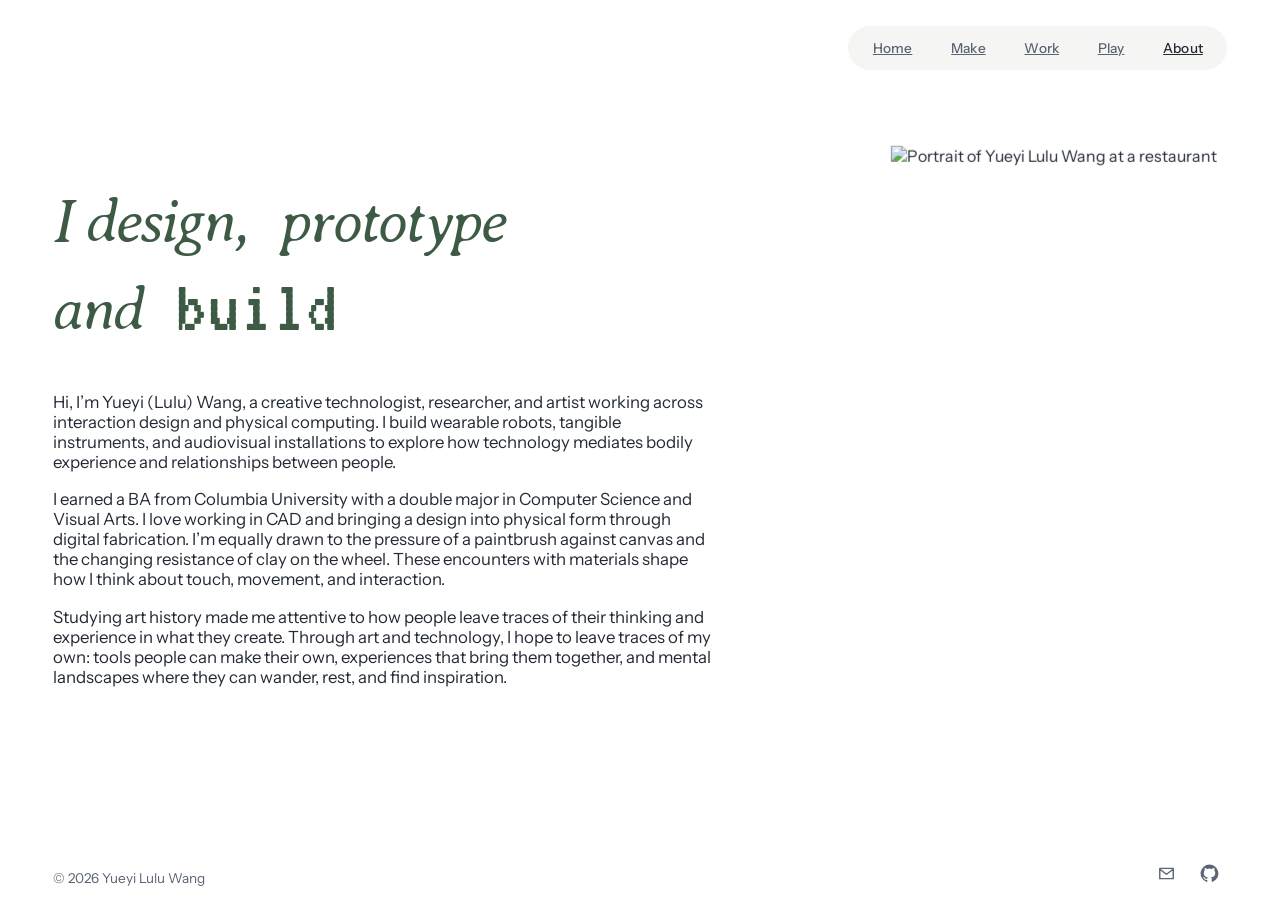
==== commit 753cfa35: "Preview revised About biography" ====
--- a/about.html
+++ b/about.html
@@ -38,13 +38,23 @@
           </h1>
           <div class="about-bio">
             <p>
-              Hi, I'm Yueyi Lulu Wang. I'm a <span class="about-bio__accent">design engineer</span> and <span class="about-bio__accent">creative technologist</span> working at the intersection of <span class="about-bio__accent">product design, interaction design, AI Integration, and physical computing</span>. I like turning complex technologies into experiences that feel <em>clear, intuitive, and engaging</em>.
+              Hi, I’m Yueyi (Lulu) Wang, a creative technologist, researcher, and artist working
+              across interaction design and physical computing. I build wearable robots, tangible
+              instruments, and audiovisual installations to explore how technology mediates bodily
+              experience and relationships between people.
             </p>
             <p>
-              I recently graduated from Columbia University with a <em>double major</em> in <span class="about-bio__accent">Computer Science and Visual Arts</span>. That combination shapes how I work: I care deeply about both the logic behind a system and how people experience it, and I like moving between design, prototyping, engineering, and creative experimentation.
+              I earned a BA from Columbia University with a double major in Computer Science and
+              Visual Arts. I love working in CAD and bringing a design into physical form through
+              digital fabrication. I’m equally drawn to the pressure of a paintbrush against canvas
+              and the changing resistance of clay on the wheel. These encounters with materials
+              shape how I think about touch, movement, and interaction.
             </p>
             <p>
-              In my research and artistic practice, I explore how human creativity works, which mechanisms can be computationally modeled, and whether AI can develop forms of creativity beyond imitating our own.
+              Studying art history made me attentive to how people leave traces of their thinking
+              and experience in what they create. Through art and technology, I hope to leave traces
+              of my own: tools people can make their own, experiences that bring them together, and
+              mental landscapes where they can wander, rest, and find inspiration.
             </p>
           </div>
         </div>
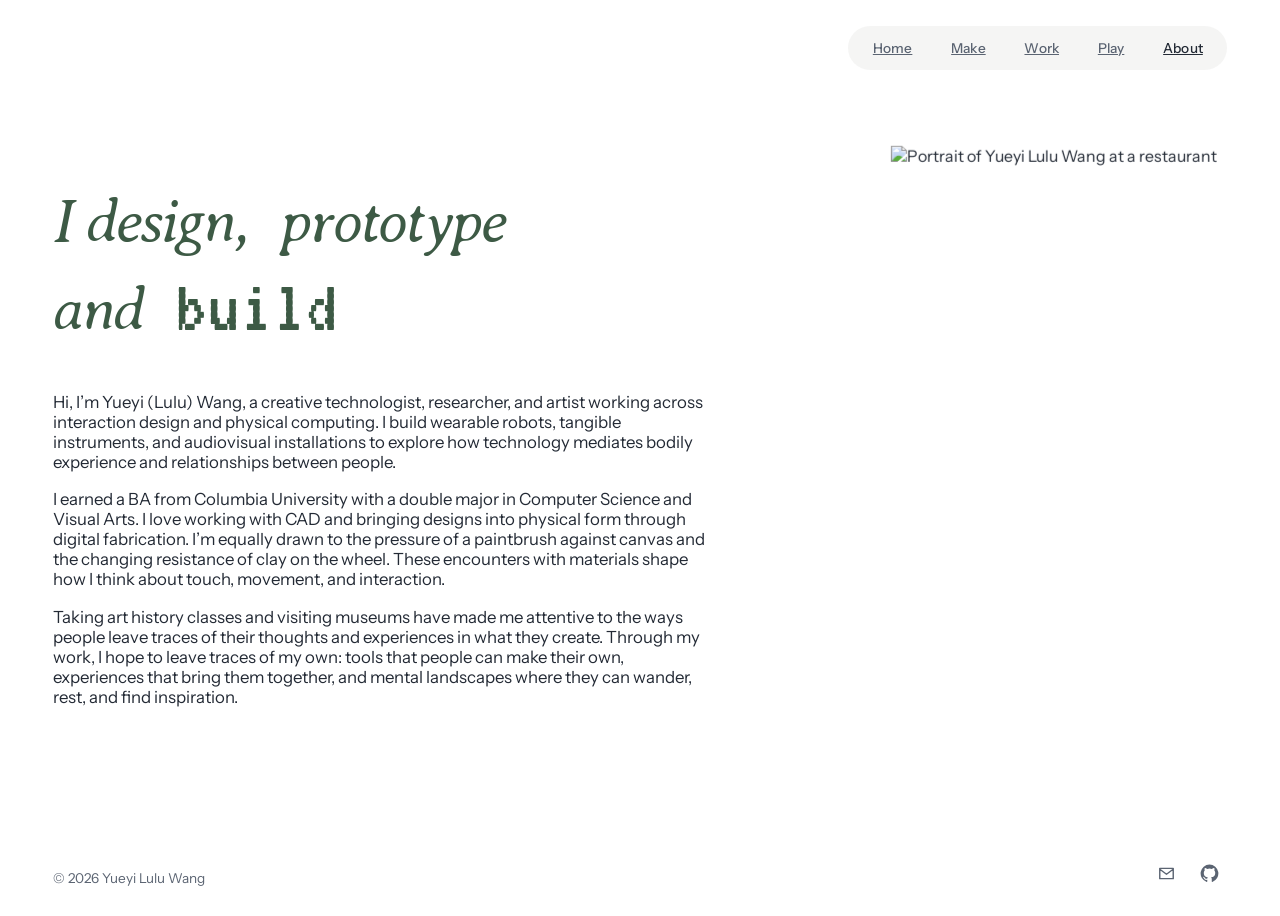
==== commit 82fe5e89: "Preview polished About biography" ====
--- a/about.html
+++ b/about.html
@@ -45,16 +45,17 @@
             </p>
             <p>
               I earned a BA from Columbia University with a double major in Computer Science and
-              Visual Arts. I love working in CAD and bringing a design into physical form through
+              Visual Arts. I love working with CAD and bringing designs into physical form through
               digital fabrication. I’m equally drawn to the pressure of a paintbrush against canvas
               and the changing resistance of clay on the wheel. These encounters with materials
               shape how I think about touch, movement, and interaction.
             </p>
             <p>
-              Studying art history made me attentive to how people leave traces of their thinking
-              and experience in what they create. Through art and technology, I hope to leave traces
-              of my own: tools people can make their own, experiences that bring them together, and
-              mental landscapes where they can wander, rest, and find inspiration.
+              Taking art history classes and visiting museums have made me attentive to the ways
+              people leave traces of their thoughts and experiences in what they create. Through my
+              work, I hope to leave traces of my own: tools that people can make their own,
+              experiences that bring them together, and mental landscapes where they can wander,
+              rest, and find inspiration.
             </p>
           </div>
         </div>
